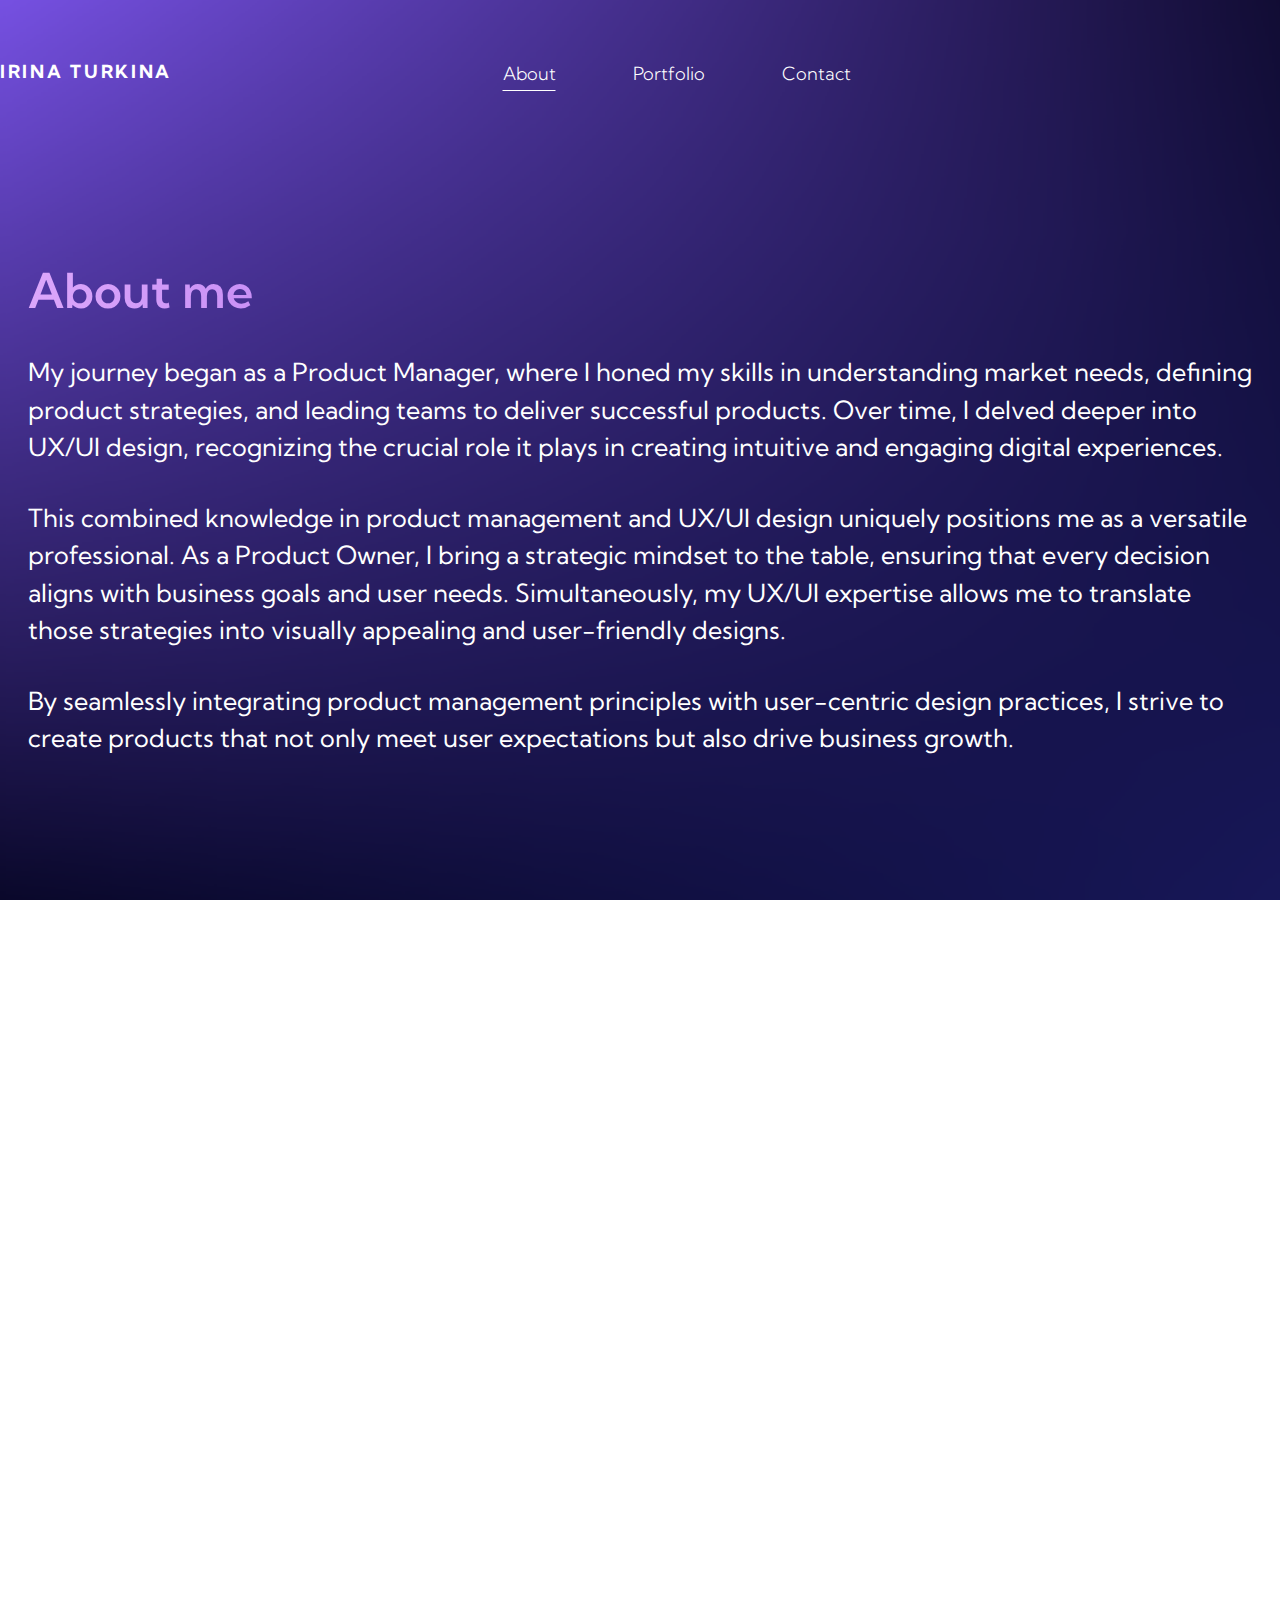
==== about.html @ fad1cf18 "Initial commit" ====
<!DOCTYPE html>
<html lang="en">
<head>
    <meta charset="UTF-8">
    <meta name="viewport" content="width=device-width, initial-scale=1.0">
    <link rel="stylesheet" href="style/main.css">
    <link rel="stylesheet" type="text/css" href="./slick/slick.css">
    <link rel="stylesheet" type="text/css" href="./slick/slick-theme.css">
    <link rel="preconnect" href="https://fonts.googleapis.com">
    <link rel="preconnect" href="https://fonts.gstatic.com" crossorigin>
    <link href="https://fonts.googleapis.com/css2?family=Kumbh+Sans:wght@100..900&display=swap" rel="stylesheet">
    <link href="https://fonts.googleapis.com/css2?family=Montserrat:ital,wght@0,100..900;1,100..900&display=swap" rel="stylesheet">
    <title>Document</title>
</head>
<body>
    <div class="container">
        <div class="upper_block">
           <div class="menu">
            <p><a name="up"></a></p>
                <a class="name" href="index.html">IRINA TURKINA</a>
                 <div class="menu_items">
                    <a class="menu_item" href="#"><u>About</u></a>
                    <a class="menu_item" href="portfolio.html">Portfolio</a> 
                    <a class="menu_item" href="#">Contact</a>
                </div>
           

            </div> 
            <div class="first_block_about">
                
                
                <div class="main_header_info_about">
                    <h1 class="main_header_about"> About me </h1>
                    <div>
                        <p class="main_text_about">My journey began as a Product Manager, where I honed my skills in understanding market needs, defining product strategies, 
                            and leading teams to deliver successful products. Over time, I delved deeper into UX/UI design, recognizing the crucial role it
                             plays in creating intuitive and engaging digital experiences.</p>
                        <p class="main_text_about">This combined knowledge in product management and UX/UI design uniquely positions me as a versatile professional. 
                            As a Product Owner, I bring a strategic mindset to the table, ensuring that every decision aligns with business goals and user 
                            needs. Simultaneously, my UX/UI expertise allows me to translate those strategies into visually appealing and user-friendly designs.</p>
                        <p class="main_text_about">By seamlessly integrating product management principles with user-centric design practices, 
                            I strive to create products that not only meet user expectations but also drive business growth.</p>
                 
                      
                        
                    </div>
                   
               
                </div>
                <div class="down_button_about">
                            <a href="#central" ><img src="img/Arrow_down.png" alt=""></a>
                        </div>

            </div>
        </div>
        
        <p><a name="central"></a></p>
        <div class="featured_projects_about">
            
            <h2 class="featured_projects_header">My Skills</h2>
            <section class="lazy slider" data-sizes="50vw">
                <div class="slider_block">
                  <img src="img/web_design_slills.png" alt="" >
                  <div class="slider_info">
                    <h3 class="slider_info_header">Web Design Skills</h3>
                    <ul class="slider_info_txt">
                        <li>UX Research</li>
                        <li>Information Architecture</li>
                        <li>UI Analysis</li>
                        <li>Wireframing & Prototyping</li>
                        <li>Visual Design Software (Figma)</li>
                        <li>Responsive Design</li>
                        <li>Typography</li>
                    </ul>
                  </div>
                </div>
                <div class="slider_block">
                  <img src="img/product_owner.png" alt="">
                  <div class="slider_info">
                    <h3 class="slider_info_header">Product Owner Skills</h3>
                    <ul class="slider_info_txt">
                        <li>Product Vision</li>
                        <li>Product Strategy</li>
                        <li>Stakeholder Management</li>
                        <li>User-Centric Approach</li>
                        <li>Requirements Management</li>
                        <li>Agile Methodologies</li>
                        <li>Technical Understanding</li>
                    </ul>
                  </div>
                </div>
               
              </section>
            <div class="up_button_about">
                <a href="#up" ><img src="img/Arrow_up.png" alt=""></a>
            </div>
            

        </div>
        <footer>
            <div class="footer_block" >
                <div class="footer_left_part">
                    <a href="index.html" class="footer_name">IRINA TURKINA</a>
                    <a href="#" class="linkedin"><img src="img/in.png" alt=""></a>
                </div>
                <div class="site_map">
                    <div class="site_map_header">Site Map
                        <a href="#">About</a>
                        <a href="portfolio.html">Portfolio</a>
                        <a href="#">Contact</a>
                    </div>
                </div>
                <div class="contact_info">Contact Information
                    <div class="phone">+44 789 522 3031</div>
                    <div class="email">irina@spectrumwise.tech</div>
                </div>
            </div>

        </footer>
    </div>

    <script src="https://code.jquery.com/jquery-2.2.0.min.js" type="text/javascript"></script>
    <script src="./slick/slick.js" type="text/javascript" charset="utf-8"></script>
    <script type="text/javascript">
        $(document).on('ready', function() {
            $(".lazy").slick({
            lazyLoad: 'ondemand', // ondemand progressive anticipated
            infinite: true
          });
        });
    </script>
</body>
</html>
---- style/main.css ----
*,
*::before,
*::after {
    box-sizing: border-box;
}

* {
    -webkit-tap-highlight-color: transparent;
    margin: 0;
    padding: 0;
}


html,
body {

    width: 100vw;
    height: 100vh;
    overflow-x: hidden;
}

input[type="text"] {


    line-height: inherit;
    /* 1 */
    margin: 0;
    /* 2 */
}

input {
    outline: 0 !important;
}

:active,
:hover,
:focus {
    outline: 0;
    outline-offset: 0;
}

a {
    text-decoration: none !important;
}

.upper_block,
.upper_block_portfolio,
.upper_block_bakery {
   
    background-image:url(../img/color_up.png);
    background-repeat: no-repeat;
    background-position: center center;

    -webkit-background-size: cover;
    -moz-background-size: cover;
    -o-background-size: cover;
    background-size: cover;
    width: 100%;
   
}
.upper_block_portfolio{
    height: 515px;
}
.upper_block_bakery{
    height: 487px;
}

.menu {
    max-width: 1770px;
    margin: 0 auto;
}

.name {
    font-family: "Kumbh Sans", sans-serif;
    font-size: 18px;
    font-weight: 700;
    line-height: 22.32px;
    letter-spacing: 0.15em;
    text-align: left;
    color: rgba(255, 255, 255, 1);
    position: relative;
    top: 61px;
    
}
.menu_item {
    font-family: "Kumbh Sans", sans-serif;
    font-size: 18px;
    font-weight: 300;
    line-height: 22.32px;
    text-align: left;
    color: rgba(255, 255, 255, 1);
    margin-left: 73px;


}
.menu_items {
    margin-top: 41px;
    text-align: center;
}
.first_block {
  
    max-width: 1673px;
    margin: 0 auto;
    
}
.first_block_about{
    margin: 0 auto;
    max-width: 1673px;
  
}
.first_block_portfolio {
    margin: 0 auto;
    max-width: 1080px;
}
.main_header, 
.main_header_about,
.main_header_portfolio{
    background-image: linear-gradient(90.14deg, #DCA7FB 0%, #863EE4 96.61%);
    color: transparent;
    -webkit-background-clip: text;
    font-family: "Kumbh Sans", sans-serif;
    font-size: 48px;
    font-weight: 600;
    line-height: 59.53px;
    text-align: left;
    max-width: 1087px;
    


}
.main_header{
    margin-top: 220px;
}
.main_header_portfolio {
    margin-top: 100px;
  
}
.main_header_about{
    margin-top: 175px;
}

.main_text, 
.main_text_about,
.main_text_portfolio {
    font-family: "Kumbh Sans", sans-serif;
    font-size: 25px;
    font-weight: 400;
    line-height: 37.5px;
    text-align: left;
    color:  rgba(255, 255, 255, 1);
    
    margin-top: 33px;

}
.main_text{
    max-width: 880px;
}
.main_text_about{
    max-width: 1225px;
}

.main_header_img {
    background-image: url(../img/main_header_img.png);
    background-repeat: no-repeat;
    width: 613px;
    height: 564px;
    gap: 0px;
    margin-bottom: 33px;
    background-size: 613px 564px;

}
.main_header_info {
    display: flex;
    justify-content: space-between;
}
.main_header_info_about{
    max-width: 1225px;
    margin: 0 auto;
}
.main_header_buttons{
    margin-top: 60px;
    max-width: 490px;
    display: flex;
    justify-content: space-between;
}
.more_about_button {
    font-family: "Kumbh Sans", sans-serif;
    font-size: 18px;
    font-weight: 300;
    line-height: 22.32px;
    text-align: left;
    color: rgba(14, 17, 17, 1);
    width: 229px;
    height: 55px;
    border-radius: 30px;
    background: rgba(206, 127, 249, 1);
    border: none;
    text-align: center;
    display: inline-block;
    padding: 14px 0 14px 0;

}
.get_in_touch_button {
    font-family: "Kumbh Sans", sans-serif;
    font-size: 18px;
    font-weight: 300;
    line-height: 22.32px;
    text-align: left;
    width: 214px;
    height: 55px;
    border-radius: 30px;
    border: 2px solid rgba(192, 157, 248, 1);
    background: none;
    color: rgba(255, 255, 255, 1);
    text-align: center;
    display: inline-block;
    padding: 14px 0 14px 0;
    
}
.down_button, .down_button_about {
    width: 50px;
    height: 94px;
    margin-left: -65px;
    
   
}
.down_button{
    bottom: -222px;
    position: relative;
    margin-bottom: 45px;
}
.down_button_about{
    margin-top: 90px;
    bottom: 50px;
  position: relative;
 
}

.down_button img {
    width: auto;
}
.featured_projects {
    max-width: 1752px;
    margin: 0 auto;
}
.featured_projects_header,
.portfolio_header
{
    font-family: "Montserrat", sans-serif;
    font-size: 40px;
    font-weight: 600;
    line-height: 48.76px;
    letter-spacing: 0.1em;
    text-align: left;
    background: linear-gradient(90.1deg, #444466 0.09%, #884FED 0.1%, #4E1BD1 100%);
    color: transparent;
    -webkit-background-clip: text;
    
    text-align: center;
    margin: 110px auto 80px auto;

}
.featured_projects_header{
    max-width: 436px;
}
.portfolio_header{
    max-width: 587px;
}
.featured_projects_img1{
    background-image: url(../img/bakery.png);
    background-repeat: no-repeat;
    width: 700px;
    height: 395px;
    background-size: 700px 395px;
}
.featured_projects_img1_bakery,
.featured_projects_img3_bakery,
.featured_projects_img6_bakery,
.featured_projects_img8_bakery{
    margin-left: 60px;
}
.featured_projects_img1_bakery{
    background-image: url(../img/bakery1.png);
    background-repeat: no-repeat;
    width: 672px;
    height: 398px;
    background-size: 672px 398px;
}


.project_header
{
    font-family: "Kumbh Sans", sans-serif;
    font-size: 35px;
    font-weight: 500;
    line-height: 43.41px;
    letter-spacing: 0.1em;
    text-align: left;

}
.project_header_bakery,
.central_block_bakery_header{
    font-family: "Montserrat", sans-serif;
    font-size: 40px;
    font-weight: 600;
    line-height: 48.76px;
    letter-spacing: 0.1em;
    text-align: left;
    background: linear-gradient(90.1deg, #444466 0.09%, #884FED 0.1%, #4E1BD1 100%);
    color: transparent;
    -webkit-background-clip: text;
    
}
.project_text,
.project_text_bakery,
.project_text_bakery_left,
.central_block_bakery_text{
    font-family: "Kumbh Sans", sans-serif;
    font-size: 20px;
    font-weight: 400;
    line-height: 30px;
    margin-top: 39px;
}
.project_text{
    max-width: 678px;
    
}
.project_text_bakery{
    max-width: 808px;
}
.project_text_bakery_left{
    max-width: 688px;
}

.central_block_bakery_text{
    max-width: 1064px;
    margin: 39px auto 0 auto;
    text-align: center;
}

.featured_projects_info,
.featured_projects_info_bakery{
    display: flex;
    justify-content: space-between;
    
    
}
.featured_projects_info{
    margin: 0 auto 120px auto;
    max-width: 1629px;
}



.featured_projects_info_bakery{
    margin: 100px auto 50px auto;
    max-width: 1612px;
}
.featured_projects_info_bakery:first-child{
    margin-top: 150px;
}


.featured_projects_text1{
    margin: auto 122px auto 0;
}
.find_out_button{
    font-family: "Kumbh Sans", sans-serif;
    font-size: 18px;
    font-weight: 300;
    line-height: 22.32px;
    text-align: left;
    color: rgba(0, 0, 0, 1);
    width: 224px;
    height: 55px;
    border-radius: 30px;
    border: 2px solid rgba(78, 27, 209, 1);
    background: none;
    text-align: center;
    margin-top: 46px;
    display: inline-block;
    padding: 14px 0 14px 0;


}
.featured_projects_img2{
    background-image: url(../img/salon.png);
    background-repeat: no-repeat;
    width: 700px;
    height: 395px;
    background-size: 700px 395px;
}
.featured_projects_img2_bakery{
    background-image: url(../img/bakery2.png);
    background-repeat: no-repeat;
    width: 678px;
    height: 398px;
    background-size: 678px 398px;
}
.featured_projects_text2{
    margin: auto 0 auto 0
}
.featured_projects_img3{
    background-image: url(../img/shawarma.png);
    background-repeat: no-repeat;
    width: 700px;
    height: 395px;
    background-size: 700px 395px;
}
.featured_projects_img3_bakery{
    background-image: url(../img/bakery3.png);
    background-repeat: no-repeat;
    width: 678px;
    height: 398px;
    background-size: 678px 398px;
}

.up_button, .up_button_about {
    width: 50px;
    height: 94px;
    margin-left: auto;
  margin-right: 0;
  
    
    bottom: 50px;
    position: relative;
    
   
}
.up_button{
    margin-right: -15px;
}
.up_button_about{
    margin-top: 117px;
    margin-right: -50px;
 
    
}

.up_button img {
    width: auto;
   
}
footer {
     background-image: url(../img/footer_backgraund.png);
    background-repeat: no-repeat;
    background-position: center center;
    -webkit-background-size: cover;
    -moz-background-size: cover;
    -o-background-size: cover;
    width: 100%;
    height: 318px;
}
.footer_block {
    display: flex;
    flex-direction: row;
    justify-content: space-between;
    max-width: 1768px;
    margin: 0 auto;
    padding-top: 50px;
}
.footer_name{
    font-family: "Kumbh Sans", sans-serif;
    font-size: 35px;
    font-weight: 700;
    line-height: 43.41px;
    letter-spacing: 0.15em;
    text-align: left;
    color: rgba(255, 255, 255, 1);
    margin-bottom: 31px;
    margin-top: 47px;
    display: block;

}
.site_map_header{
    display: flex;
    flex-direction: column;
    font-family: "Kumbh Sans", sans-serif;
    font-size: 25px;
    font-weight: 500;
    line-height: 31.01px;
    letter-spacing: 0.1em;
    text-align: left;
    color: rgba(255, 255, 255, 1);
    ;

}
.site_map_header a{
    font-family: "Kumbh Sans", sans-serif;
    font-size: 18px;
    font-weight: 300;
    line-height: 22.32px;
    letter-spacing: 0.1em;
    text-align: left;
    color: rgba(255, 255, 255, 1);
    margin-top: 27px;

}
.contact_info {
    font-family: "Kumbh Sans", sans-serif;
    font-size: 25px;
    font-weight: 500;
    line-height: 31.01px;
    letter-spacing: 0.1em;
    color: rgba(255, 255, 255, 1);
    margin-right: 343px;

}
.phone, .email {
    font-family: "Kumbh Sans", sans-serif;
    font-size: 18px;
    font-weight: 300;
    line-height: 22.32px;
    letter-spacing: 0.15em;
    text-align: left;
    margin-top: 27px;

}
.linkedin{
    margin-top: 31px;
}
.menu_item u {
    text-decoration: underline;
    text-underline-offset: 10px;
}

.slider_block {
    display: flex !important;
}

.slider_info_header{
    font-family: "Montserrat", sans-serif;
    font-size: 35px;
    font-weight: 500;
    line-height: 42px;
    letter-spacing: 0.1em;
    text-align: left;
    color: rgba(0, 0, 0, 1);
    margin-bottom: 39px;
    
    
}
.slider_info_txt li{
    font-family: "Montserrat", sans-serif;
    font-size: 20px;
    font-weight: 400;
    line-height: 36px;
    letter-spacing: 0.1em;
    text-align: left;
    color: rgba(0, 0, 0, 1);
    margin-left: 31px;
    

}
.featured_projects_about {
    max-width: 1660px;
    margin: 0 auto;
}
.slider_info{
    
    margin: auto 0 auto 239px;
}
li::marker{
    font-size: 0.8rem;
}
.main_header_info_portfolio{
    margin-bottom: 180px;
}

.pic_items{
    margin-top: 150px;
    display: flex;
    justify-content: space-between;
}
.central_block_bakery{
    margin-top: 132px;
}
.central_block_bakery_header {
    text-align: center;
}
.central_block_bakery_img{
    background-image: url(../img/cake_central.png);
    background-repeat: no-repeat;
    background-size: 1330px 607px;
    width: 1330px;
    height: 607px;
    margin: 100px auto 0 auto;
}
.project_header_bakery_central{
    font-family: "Kumbh Sans", sans-serif;
    font-size: 35px;
    font-weight: 500;
    line-height: 43.41px;
    text-align: left;

}
.featured_projects_img5_bakery {
    background-image: url(../img/bakery5.png);
    background-repeat: no-repeat;
    width: 678px;
    height: 398px;
    background-size: 678px 398px;
}
.featured_projects_img6_bakery {
    background-image: url(../img/bakery6.png);
    background-repeat: no-repeat;
    width: 678px;
    height: 398px;
    background-size: 678px 398px;
}
.featured_projects_img7_bakery {
    background-image: url(../img/bakery7.png);
    background-repeat: no-repeat;
    width: 678px;
    height: 398px;
    background-size: 678px 398px;
}
.featured_projects_img8_bakery {
    background-image: url(../img/bakery8.png);
    background-repeat: no-repeat;
    width: 678px;
    height: 398px;
    background-size: 678px 398px;
}
.bakery_projects_text1 {
    margin: auto 0 
}
.featured_projects_info_bakery:last-child {
    margin-bottom: 11px;
}
.featured_projects_img1_salon{
    background-image: url(../img/salon1.png);
    background-repeat: no-repeat;
    width: 678px;
    height: 398px;
    background-size: 678px 398px;
}
.featured_projects_img2_salon{
    background-image: url(../img/salon2.png);
    background-repeat: no-repeat;
    width: 678px;
    height: 398px;
    background-size: 678px 398px;
}
.featured_projects_img3_salon{
    background-image: url(../img/salon2.png);
    background-repeat: no-repeat;
    width: 678px;
    height: 398px;
    background-size: 678px 398px;
}
.central_block_salon_img {
    background-image: url(../img/salon_central.png);
    background-repeat: no-repeat;
    background-size: 1330px 607px;
    width: 1330px;
    height: 607px;
    margin: 100px auto 0 auto;
}
.featured_projects_img4_salon{
    background-image: url(../img/salon4.png);
    background-repeat: no-repeat;
    width: 678px;
    height: 398px;
    background-size: 678px 398px;
}
.featured_projects_img5_salon{
    background-image: url(../img/salon5.png);
    background-repeat: no-repeat;
    width: 678px;
    height: 398px;
    background-size: 678px 398px;
}
.featured_projects_img6_salon{
    background-image: url(../img/salon6.png);
    background-repeat: no-repeat;
    width: 678px;
    height: 398px;
    background-size: 678px 398px;
}
.featured_projects_img7_salon{
    background-image: url(../img/salon7.png);
    background-repeat: no-repeat;
    width: 678px;
    height: 398px;
    background-size: 678px 398px;
}
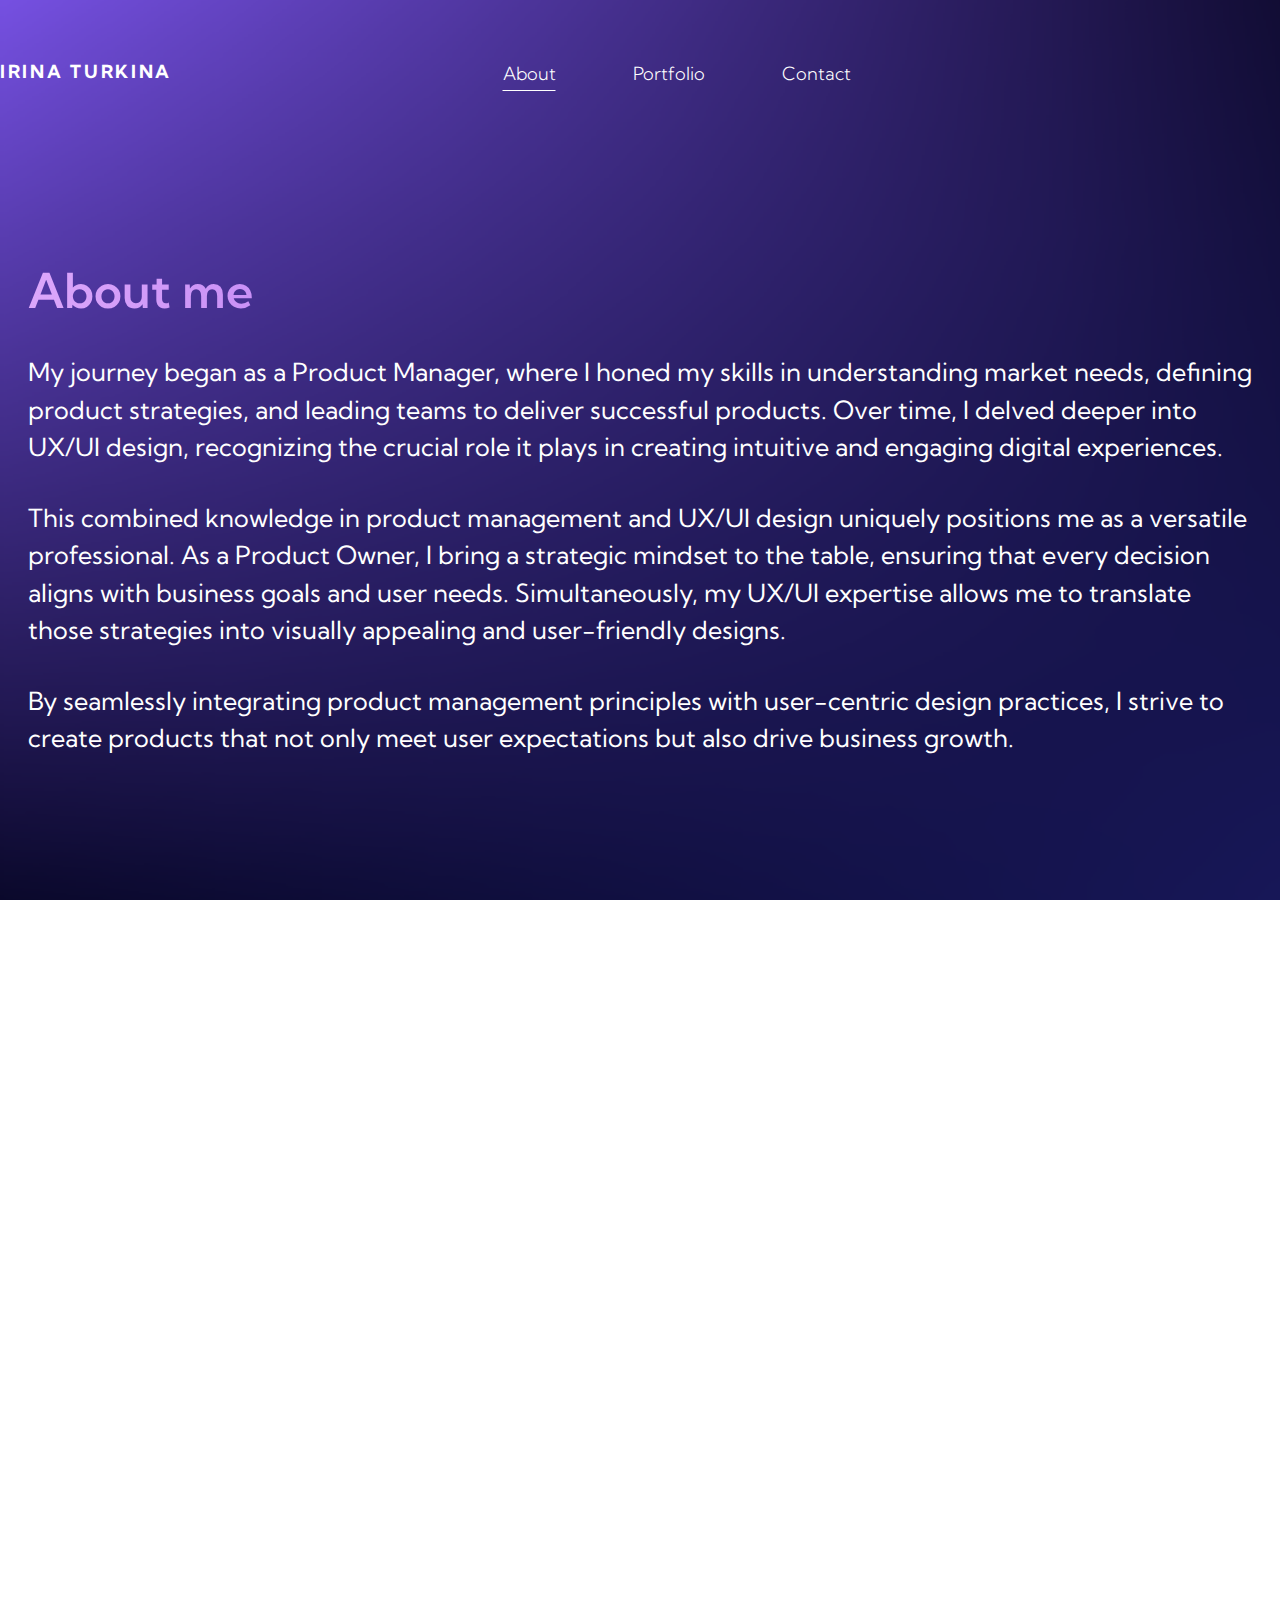
==== commit 996d09aa: "hover" ====
--- a/about.html
+++ b/about.html
@@ -21,7 +21,7 @@
                  <div class="menu_items">
                     <a class="menu_item" href="#"><u>About</u></a>
                     <a class="menu_item" href="portfolio.html">Portfolio</a> 
-                    <a class="menu_item" href="#">Contact</a>
+                    <a class="menu_item" href="contact.html">Contact</a>
                 </div>
            
 
@@ -47,9 +47,9 @@
                    
                
                 </div>
-                <div class="down_button_about">
-                            <a href="#central" ><img src="img/Arrow_down.png" alt=""></a>
-                        </div>
+                <a href="#central" class="down_button_about">
+                        
+                </a>
 
             </div>
         </div>
@@ -91,9 +91,9 @@
                 </div>
                
               </section>
-            <div class="up_button_about">
-                <a href="#up" ><img src="img/Arrow_up.png" alt=""></a>
-            </div>
+            <a href="#up" class="up_button_about">
+              
+            </a>
             
 
         </div>
@@ -107,7 +107,7 @@
                     <div class="site_map_header">Site Map
                         <a href="#">About</a>
                         <a href="portfolio.html">Portfolio</a>
-                        <a href="#">Contact</a>
+                        <a href="contact.html">Contact</a>
                     </div>
                 </div>
                 <div class="contact_info">Contact Information
--- a/style/main.css
+++ b/style/main.css
@@ -90,9 +90,39 @@
     text-align: left;
     color: rgba(255, 255, 255, 1);
     margin-left: 73px;
-
-
-}
+    position: relative;
+
+
+}
+.menu_item::after{
+    content: "";
+    display: block;
+    position: absolute;
+    right: 0;
+    bottom: -3px;
+    width: 0;
+    height: 2px; /* Высота линии */
+    background-color: rgba(206, 127, 249, 1); /* Цвет подчеркивания при исчезании линии*/
+    transition: width 0.5s; /* Время эффекта */
+}
+
+.menu_item:hover:after {
+	content: "";
+    width: 100%;
+    display: block;
+    position: absolute;
+    left: 0;
+    bottom: -3px;
+    height: 2px; /* Высота линии */
+    background-color: rgba(255, 255, 255, 1); /* Цвет подчеркивания при появлении линии*/
+    transition: width 0.5s;  /* Время эффекта */
+}
+.menu_item:hover{
+   
+    font-weight: 400;
+}
+
+
 .menu_items {
     margin-top: 41px;
     text-align: center;
@@ -200,6 +230,12 @@
     padding: 14px 0 14px 0;
 
 }
+.more_about_button:hover {
+    background: #884FED;
+    border: 2px solid rgba(192, 157, 248, 1);
+    transform: scale(0.97);
+    color: rgba(255, 255, 255, 1);
+}
 .get_in_touch_button {
     font-family: "Kumbh Sans", sans-serif;
     font-size: 18px;
@@ -217,17 +253,54 @@
     padding: 14px 0 14px 0;
     
 }
+.get_in_touch_button:hover{
+    transform: scale(0.97);
+    background: #884FED;
+    border: 2px solid rgba(255, 255, 255, 1);;
+}
 .down_button, .down_button_about {
     width: 50px;
     height: 94px;
     margin-left: -65px;
-    
+    width: 50px;
+    border-radius: 30px;
+    background: rgba(139, 82, 238, 1);
+    display: inline-block;
    
-}
+ 
+}
+.down_button::before,
+.down_button_about::before{
+    
+    content: '';
+    top: 32px;
+    left: 14px;
+    width: 19px;
+    height: 19px;
+    border-top: 3px solid;
+    border-right: 3px solid;
+    -moz-transform: rotate(-226deg);
+    -webkit-transform: rotate(-226deg);
+    transform: rotate(-226deg);
+    display: block;
+    color: rgba(255, 255, 255, 1);
+    position: relative;
+}
+
 .down_button{
     bottom: -222px;
     position: relative;
     margin-bottom: 45px;
+}
+.down_button:hover,
+.down_button_about:hover{
+    border: 2px solid rgba(139, 82, 238, 1);
+    background: rgba(255, 255, 255, 1);
+   
+}
+.down_button:hover::before,
+.down_button_about:hover::before{
+    color: rgba(139, 82, 238, 1);
 }
 .down_button_about{
     margin-top: 90px;
@@ -299,7 +372,8 @@
 
 }
 .project_header_bakery,
-.central_block_bakery_header{
+.central_block_bakery_header,
+.contact_header{
     font-family: "Montserrat", sans-serif;
     font-size: 40px;
     font-weight: 600;
@@ -311,6 +385,7 @@
     -webkit-background-clip: text;
     
 }
+
 .project_text,
 .project_text_bakery,
 .project_text_bakery_left,
@@ -383,6 +458,12 @@
 
 
 }
+.find_out_button:hover{
+    transform: scale(0.97);
+    background: rgba(78, 27, 209, 1);
+    color:rgba(255, 255, 255, 1);
+
+}
 .featured_projects_img2{
     background-image: url(../img/salon.png);
     background-repeat: no-repeat;
@@ -415,13 +496,17 @@
     background-size: 678px 398px;
 }
 
-.up_button, .up_button_about {
+.up_button, 
+.up_button_about,
+.up_button-contacts {
     width: 50px;
     height: 94px;
     margin-left: auto;
-  margin-right: 0;
+    margin-right: 0;
   
-    
+    border-radius: 30px;
+    background: rgba(139, 82, 238, 1);
+    display: block;
     bottom: 50px;
     position: relative;
     
@@ -436,10 +521,40 @@
  
     
 }
+.up_button::before, 
+.up_button_about::before,
+.up_button-contacts::before{
+    content: '';
+    top: 41px;
+    left: 15px;
+    width: 19px;
+    height: 19px;
+    border-top: 3px solid;
+    border-right: 3px solid;
+    -moz-transform: rotate(314deg);
+    -webkit-transform: rotate(314deg);
+    transform: rotate(314deg);
+    display: block;
+    color: rgba(255, 255, 255, 1);
+    position: relative;
+}
 
 .up_button img {
     width: auto;
    
+}
+.up_button:hover, 
+.up_button_about:hover,
+.up_button-contacts:hover {
+    border: 2px solid rgba(139, 82, 238, 1);
+    background: rgba(255, 255, 255, 1);
+    
+}
+.up_button:hover:before, 
+.up_button_about:hover::before,
+.up_button-contacts:hover::before,
+.down_button:hover::before {
+    color: rgba(139, 82, 238, 1);
 }
 footer {
      background-image: url(../img/footer_backgraund.png);
@@ -494,8 +609,14 @@
     text-align: left;
     color: rgba(255, 255, 255, 1);
     margin-top: 27px;
-
-}
+    position: relative;
+
+}
+.site_map_header a:hover{
+    font-weight: 400;
+    font-size: 19px;
+}
+
 .contact_info {
     font-family: "Kumbh Sans", sans-serif;
     font-size: 25px;
@@ -519,9 +640,16 @@
 .linkedin{
     margin-top: 31px;
 }
+.linkedin img:hover{
+    transform: scale(0.95);
+}
+
 .menu_item u {
     text-decoration: underline;
     text-underline-offset: 10px;
+}
+.menu_item u:hover{
+    text-decoration: none;
 }
 
 .slider_block {
@@ -572,12 +700,23 @@
     display: flex;
     justify-content: space-between;
 }
+
+.pic_items a img:hover{
+    transform: scale(0.99);
+ 
+   
+}
 .central_block_bakery{
     margin-top: 132px;
 }
-.central_block_bakery_header {
+.central_block_bakery_header,
+.contact_header {
     text-align: center;
 }
+.contact_header{
+    margin-top: 132px;
+}
+
 .central_block_bakery_img{
     background-image: url(../img/cake_central.png);
     background-repeat: no-repeat;
@@ -657,6 +796,14 @@
     height: 607px;
     margin: 100px auto 0 auto;
 }
+.central_block_shawarma_img {
+    background-image: url(../img/shawarma_central.png);
+    background-repeat: no-repeat;
+    background-size: 1330px 607px;
+    width: 1330px;
+    height: 607px;
+    margin: 100px auto 0 auto;
+}
 .featured_projects_img4_salon{
     background-image: url(../img/salon4.png);
     background-repeat: no-repeat;
@@ -684,4 +831,150 @@
     width: 678px;
     height: 398px;
     background-size: 678px 398px;
+}
+.featured_projects_img1_shawarma{
+    background-image: url(../img/shawarma1.png);
+    background-repeat: no-repeat;
+    width: 678px;
+    height: 398px;
+    background-size: 678px 398px;
+}
+.featured_projects_img2_shawarma{
+    background-image: url(../img/shawarma2.png);
+    background-repeat: no-repeat;
+    width: 678px;
+    height: 398px;
+    background-size: 678px 398px;
+}
+.featured_projects_img3_shawarma{
+    background-image: url(../img/shawarma3.png);
+    background-repeat: no-repeat;
+    width: 678px;
+    height: 398px;
+    background-size: 678px 398px;
+}
+.featured_projects_img4_shawarma{
+    background-image: url(../img/shawarma4.png);
+    background-repeat: no-repeat;
+    width: 678px;
+    height: 398px;
+    background-size: 678px 398px;
+}
+.featured_projects_img5_shawarma{
+    background-image: url(../img/shawarma5.png);
+    background-repeat: no-repeat;
+    width: 678px;
+    height: 398px;
+    background-size: 678px 398px;
+}
+.featured_projects_img6_shawarma{
+    background-image: url(../img/shawarma6.png);
+    background-repeat: no-repeat;
+    width: 678px;
+    height: 398px;
+    background-size: 678px 398px;
+}
+.featured_projects_img7_shawarma{
+    background-image: url(../img/shawarma7.png);
+    background-repeat: no-repeat;
+    width: 678px;
+    height: 398px;
+    background-size: 678px 398px;
+}
+.contact_form_img{
+    background-image: url(../img/contact_form_img.png);
+    background-repeat: no-repeat;
+    background-size: 800px 600px;
+    width: 800px;
+    height: 600px;
+    margin: 45px auto;
+}
+.contacts_block {
+    display: flex;
+    margin-top: 100px;
+}
+.input_title{
+    font-family: 'Kumbh Sans', sans-serif;
+    font-size: 20px;
+    font-weight: 400;
+    line-height: 24.8px;
+    text-align: left;
+    margin-bottom: 12px;
+    margin-top: 41px;
+
+}
+form {
+    margin: 0px auto 0 auto;
+}
+.contacts {
+    max-width: 1600px;
+    margin: 0 auto;
+}
+.putInfo_for_contacts{
+    width: 536px;
+    height: 55px;
+    border-radius: 30px;
+    border: 2px solid rgba(60, 60, 190, 1);
+    padding: 15px 26px;
+    font-family: "Kumbh Sans", sans-serif;
+    font-size: 20px;
+    font-weight: 400;
+    line-height: 24.8px;
+    text-align: left;
+
+
+}
+.putInfo_for_contacts:focus,
+.text_field:focus{
+    border: 2px solid rgba(206, 127, 249, 1)
+}
+.text_field{
+    width: 536px;
+    height: 250px;
+    border-radius: 30px;
+    border: 2px solid rgba(60, 60, 190, 1);
+    padding: 15px 26px;
+    font-family: "Kumbh Sans", sans-serif;
+    font-size: 20px;
+    font-weight: 400;
+    line-height: 24.8px;
+    text-align: left;
+
+}
+input[type=text]::placeholder,
+input[type=email]::placeholder,
+textarea[type=text]::placeholder {
+    font-family: "Kumbh Sans", sans-serif;
+    font-size: 20px;
+    font-weight: 400;
+    line-height: 24.8px;
+    text-align: left;
+
+}
+.button_for_contacts{
+    width: 224px;
+    height: 55px;
+    border-radius: 30px;
+    background: rgba(206, 127, 249, 1);
+    border: none;
+    font-family: "Kumbh Sans", sans-serif;
+    font-size: 18px;
+    font-weight: 300;
+    line-height: 22.32px;
+    text-align: left;
+    color: rgba(255, 255, 255, 1);
+    padding: 15px 50px;
+    margin: 59px auto 150px auto;
+    text-align: center;
+    display: block;
+
+}
+.button_for_contacts:hover{
+    border: 2px solid rgba(139, 82, 238, 1);
+    background: rgba(255, 255, 255, 1);
+    color:rgba(139, 82, 238, 1);
+    transform: scale(0.98);
+}
+.up_button-contacts{
+    margin-right: 48px;
 }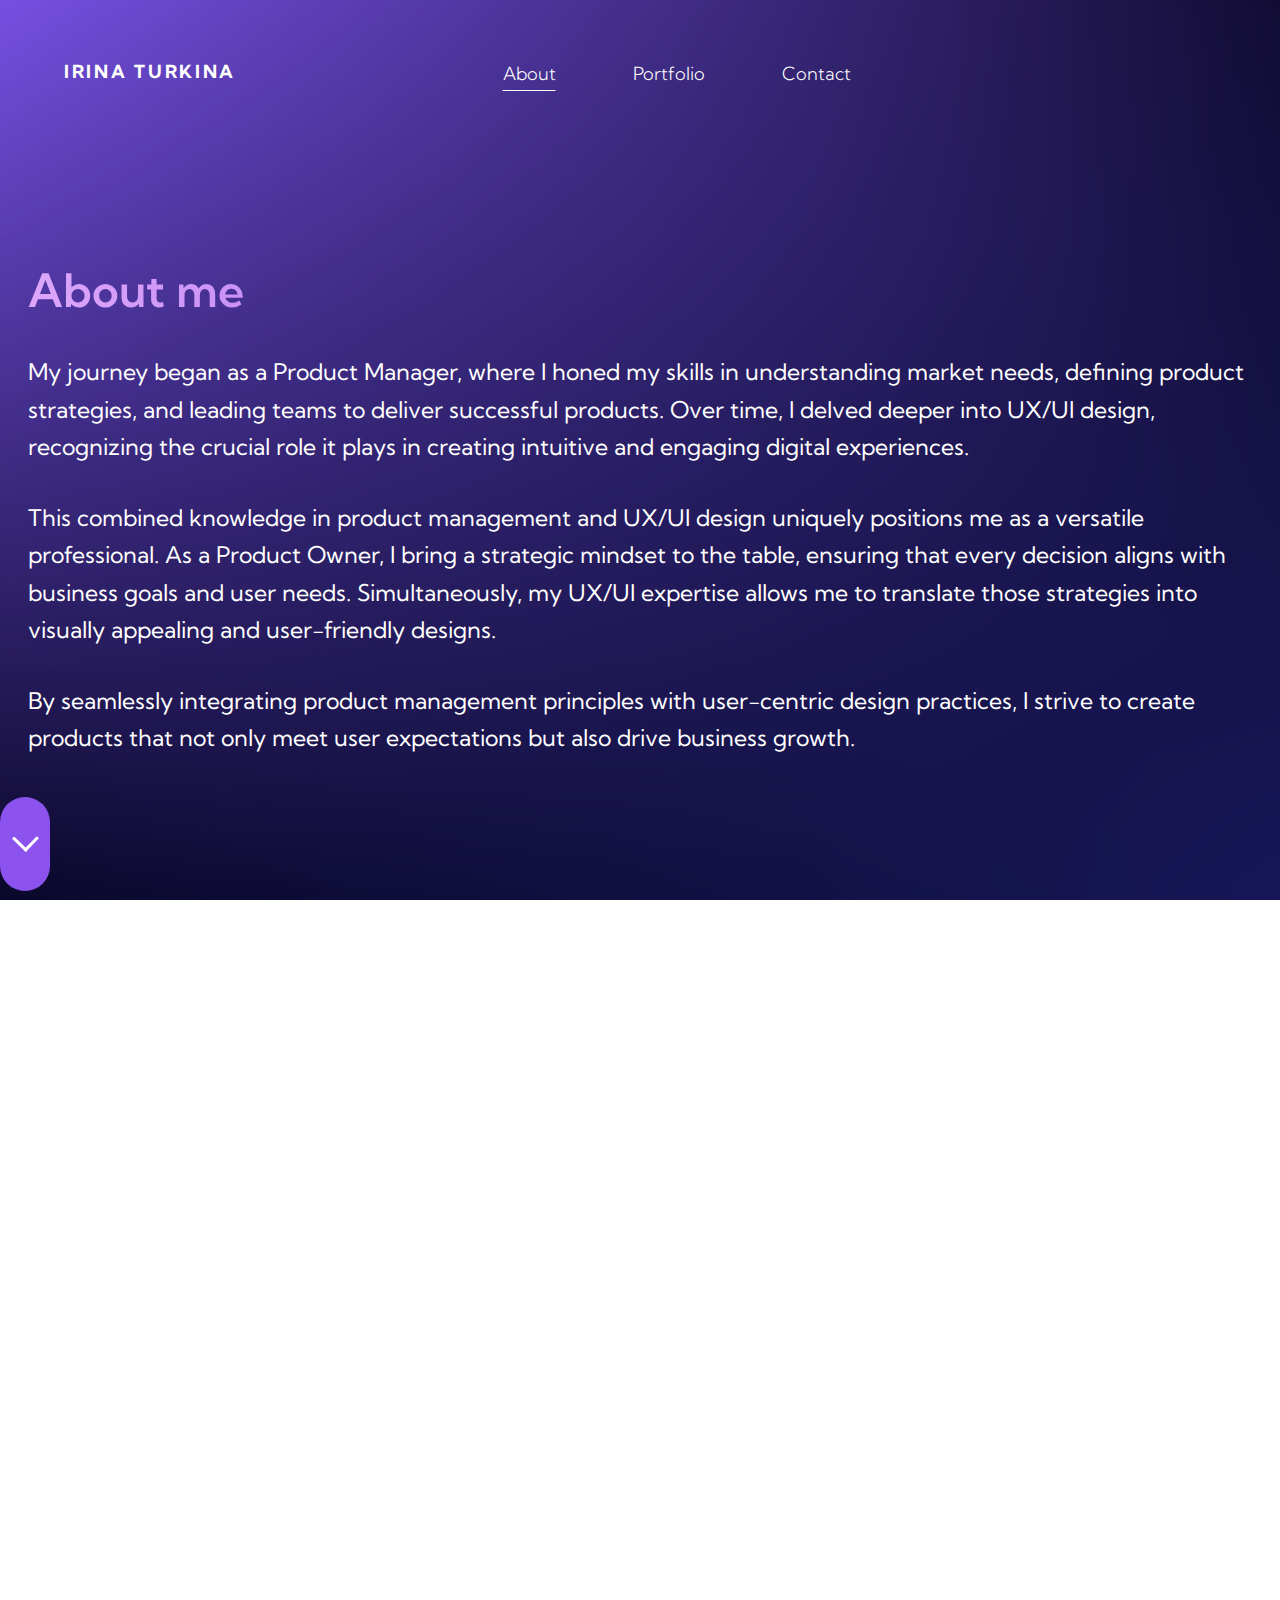
==== commit ac0dff9b: "media" ====
--- a/about.html
+++ b/about.html
@@ -101,7 +101,7 @@
             <div class="footer_block" >
                 <div class="footer_left_part">
                     <a href="index.html" class="footer_name">IRINA TURKINA</a>
-                    <a href="#" class="linkedin"><img src="img/in.png" alt=""></a>
+                    <a href="https://www.linkedin.com/in/irina-turkina-8a155a170/" target="_blank"  class="linkedin"><img src="img/in.png" alt=""></a>
                 </div>
                 <div class="site_map">
                     <div class="site_map_header">Site Map
--- a/style/main.css
+++ b/style/main.css
@@ -45,7 +45,8 @@
 
 .upper_block,
 .upper_block_portfolio,
-.upper_block_bakery {
+.upper_block_bakery,
+.upper_block_success {
    
     background-image:url(../img/color_up.png);
     background-repeat: no-repeat;
@@ -65,9 +66,13 @@
     height: 487px;
 }
 
+.upper_block_success{
+    height: 150px;
+}
 .menu {
     max-width: 1770px;
     margin: 0 auto;
+    width: 100%;
 }
 
 .name {
@@ -129,8 +134,9 @@
 }
 .first_block {
   
-    max-width: 1673px;
+    max-width: 1752px;
     margin: 0 auto;
+    width: 100%;
     
 }
 .first_block_about{
@@ -190,13 +196,10 @@
 }
 
 .main_header_img {
-    background-image: url(../img/main_header_img.png);
-    background-repeat: no-repeat;
-    width: 613px;
-    height: 564px;
-    gap: 0px;
-    margin-bottom: 33px;
-    background-size: 613px 564px;
+    max-width: 641px;
+    width: 100%;
+    height: 100%;
+       
 
 }
 .main_header_info {
@@ -235,6 +238,7 @@
     border: 2px solid rgba(192, 157, 248, 1);
     transform: scale(0.97);
     color: rgba(255, 255, 255, 1);
+    
 }
 .get_in_touch_button {
     font-family: "Kumbh Sans", sans-serif;
@@ -258,14 +262,20 @@
     background: #884FED;
     border: 2px solid rgba(255, 255, 255, 1);;
 }
+.down_button_block{
+    max-width: 1800px;
+    width: 100%;
+    bottom: 50px;
+    position: relative;
+    margin: 0 auto;
+}
+
 .down_button, .down_button_about {
-    width: 50px;
     height: 94px;
-    margin-left: -65px;
     width: 50px;
     border-radius: 30px;
     background: rgba(139, 82, 238, 1);
-    display: inline-block;
+    display: block;
    
  
 }
@@ -274,7 +284,7 @@
     
     content: '';
     top: 32px;
-    left: 14px;
+    left: 16px;
     width: 19px;
     height: 19px;
     border-top: 3px solid;
@@ -288,7 +298,7 @@
 }
 
 .down_button{
-    bottom: -222px;
+   
     position: relative;
     margin-bottom: 45px;
 }
@@ -301,6 +311,8 @@
 .down_button:hover::before,
 .down_button_about:hover::before{
     color: rgba(139, 82, 238, 1);
+    left: 14px;
+    animation: down_button 1.5s infinite;
 }
 .down_button_about{
     margin-top: 90px;
@@ -315,6 +327,7 @@
 .featured_projects {
     max-width: 1752px;
     margin: 0 auto;
+    width: 100%;
 }
 .featured_projects_header,
 .portfolio_header
@@ -339,12 +352,11 @@
 .portfolio_header{
     max-width: 587px;
 }
-.featured_projects_img1{
-    background-image: url(../img/bakery.png);
-    background-repeat: no-repeat;
-    width: 700px;
-    height: 395px;
-    background-size: 700px 395px;
+.featured_projects_img{
+   max-width: 700px;
+   width: 100%;
+   height: 100%;
+   
 }
 .featured_projects_img1_bakery,
 .featured_projects_img3_bakery,
@@ -352,12 +364,10 @@
 .featured_projects_img8_bakery{
     margin-left: 60px;
 }
-.featured_projects_img1_bakery{
-    background-image: url(../img/bakery1.png);
-    background-repeat: no-repeat;
-    width: 672px;
-    height: 398px;
-    background-size: 672px 398px;
+.projects_img{
+    max-width: 672px;
+    height: 100%;
+    width: 100%;
 }
 
 
@@ -464,37 +474,13 @@
     color:rgba(255, 255, 255, 1);
 
 }
-.featured_projects_img2{
-    background-image: url(../img/salon.png);
-    background-repeat: no-repeat;
-    width: 700px;
-    height: 395px;
-    background-size: 700px 395px;
-}
-.featured_projects_img2_bakery{
-    background-image: url(../img/bakery2.png);
-    background-repeat: no-repeat;
-    width: 678px;
-    height: 398px;
-    background-size: 678px 398px;
-}
+
+
 .featured_projects_text2{
     margin: auto 0 auto 0
 }
-.featured_projects_img3{
-    background-image: url(../img/shawarma.png);
-    background-repeat: no-repeat;
-    width: 700px;
-    height: 395px;
-    background-size: 700px 395px;
-}
-.featured_projects_img3_bakery{
-    background-image: url(../img/bakery3.png);
-    background-repeat: no-repeat;
-    width: 678px;
-    height: 398px;
-    background-size: 678px 398px;
-}
+
+
 
 .up_button, 
 .up_button_about,
@@ -537,6 +523,34 @@
     display: block;
     color: rgba(255, 255, 255, 1);
     position: relative;
+    
+}
+
+@keyframes up_button {
+    0%{
+        opacity: 0;
+        transform: translate(0,20px) rotate(-45deg);
+    }
+    50%{
+        opacity: 1;
+    }
+    100%{
+        opacity: 0;
+        transform: translate(0,-20px) rotate(-45deg);
+    }
+}
+@keyframes down_button {
+    0%{
+        opacity: 0;
+        transform: translate(0,-20px) rotate(135deg);
+    }
+    50%{
+        opacity: 1;
+    }
+    100%{
+        opacity: 0;
+        transform: translate(0,20px) rotate(135deg);
+    }
 }
 
 .up_button img {
@@ -552,10 +566,17 @@
 }
 .up_button:hover:before, 
 .up_button_about:hover::before,
-.up_button-contacts:hover::before,
+.up_button-contacts:hover::before {
+    color: rgba(139, 82, 238, 1);
+    left: 14px;
+    animation: up_button 1.5s infinite;
+}
 .down_button:hover::before {
     color: rgba(139, 82, 238, 1);
-}
+    left: 14px;
+    animation: down_button 1.5s infinite;
+}
+
 footer {
      background-image: url(../img/footer_backgraund.png);
     background-repeat: no-repeat;
@@ -565,6 +586,7 @@
     -o-background-size: cover;
     width: 100%;
     height: 318px;
+  
 }
 .footer_block {
     display: flex;
@@ -573,6 +595,7 @@
     max-width: 1768px;
     margin: 0 auto;
     padding-top: 50px;
+    width: 100%;
 }
 .footer_name{
     font-family: "Kumbh Sans", sans-serif;
@@ -635,7 +658,13 @@
     letter-spacing: 0.15em;
     text-align: left;
     margin-top: 27px;
-
+    margin-bottom: 20px;
+    color:rgba(255, 255, 255, 1) ;
+
+}
+.email:hover{
+    font-weight: 400;
+   
 }
 .linkedin{
     margin-top: 31px;
@@ -717,13 +746,12 @@
     margin-top: 132px;
 }
 
-.central_block_bakery_img{
-    background-image: url(../img/cake_central.png);
-    background-repeat: no-repeat;
-    background-size: 1330px 607px;
-    width: 1330px;
-    height: 607px;
+.central_block_img{
+    max-width: 1330px;
+    height: 100%;
+    width: 100%;
     margin: 100px auto 0 auto;
+    display: block;
 }
 .project_header_bakery_central{
     font-family: "Kumbh Sans", sans-serif;
@@ -733,161 +761,23 @@
     text-align: left;
 
 }
-.featured_projects_img5_bakery {
-    background-image: url(../img/bakery5.png);
-    background-repeat: no-repeat;
-    width: 678px;
-    height: 398px;
-    background-size: 678px 398px;
-}
-.featured_projects_img6_bakery {
-    background-image: url(../img/bakery6.png);
-    background-repeat: no-repeat;
-    width: 678px;
-    height: 398px;
-    background-size: 678px 398px;
-}
-.featured_projects_img7_bakery {
-    background-image: url(../img/bakery7.png);
-    background-repeat: no-repeat;
-    width: 678px;
-    height: 398px;
-    background-size: 678px 398px;
-}
-.featured_projects_img8_bakery {
-    background-image: url(../img/bakery8.png);
-    background-repeat: no-repeat;
-    width: 678px;
-    height: 398px;
-    background-size: 678px 398px;
-}
+
+
 .bakery_projects_text1 {
     margin: auto 0 
 }
 .featured_projects_info_bakery:last-child {
     margin-bottom: 11px;
 }
-.featured_projects_img1_salon{
-    background-image: url(../img/salon1.png);
-    background-repeat: no-repeat;
-    width: 678px;
-    height: 398px;
-    background-size: 678px 398px;
-}
-.featured_projects_img2_salon{
-    background-image: url(../img/salon2.png);
-    background-repeat: no-repeat;
-    width: 678px;
-    height: 398px;
-    background-size: 678px 398px;
-}
-.featured_projects_img3_salon{
-    background-image: url(../img/salon2.png);
-    background-repeat: no-repeat;
-    width: 678px;
-    height: 398px;
-    background-size: 678px 398px;
-}
-.central_block_salon_img {
-    background-image: url(../img/salon_central.png);
-    background-repeat: no-repeat;
-    background-size: 1330px 607px;
-    width: 1330px;
-    height: 607px;
-    margin: 100px auto 0 auto;
-}
-.central_block_shawarma_img {
-    background-image: url(../img/shawarma_central.png);
-    background-repeat: no-repeat;
-    background-size: 1330px 607px;
-    width: 1330px;
-    height: 607px;
-    margin: 100px auto 0 auto;
-}
-.featured_projects_img4_salon{
-    background-image: url(../img/salon4.png);
-    background-repeat: no-repeat;
-    width: 678px;
-    height: 398px;
-    background-size: 678px 398px;
-}
-.featured_projects_img5_salon{
-    background-image: url(../img/salon5.png);
-    background-repeat: no-repeat;
-    width: 678px;
-    height: 398px;
-    background-size: 678px 398px;
-}
-.featured_projects_img6_salon{
-    background-image: url(../img/salon6.png);
-    background-repeat: no-repeat;
-    width: 678px;
-    height: 398px;
-    background-size: 678px 398px;
-}
-.featured_projects_img7_salon{
-    background-image: url(../img/salon7.png);
-    background-repeat: no-repeat;
-    width: 678px;
-    height: 398px;
-    background-size: 678px 398px;
-}
-.featured_projects_img1_shawarma{
-    background-image: url(../img/shawarma1.png);
-    background-repeat: no-repeat;
-    width: 678px;
-    height: 398px;
-    background-size: 678px 398px;
-}
-.featured_projects_img2_shawarma{
-    background-image: url(../img/shawarma2.png);
-    background-repeat: no-repeat;
-    width: 678px;
-    height: 398px;
-    background-size: 678px 398px;
-}
-.featured_projects_img3_shawarma{
-    background-image: url(../img/shawarma3.png);
-    background-repeat: no-repeat;
-    width: 678px;
-    height: 398px;
-    background-size: 678px 398px;
-}
-.featured_projects_img4_shawarma{
-    background-image: url(../img/shawarma4.png);
-    background-repeat: no-repeat;
-    width: 678px;
-    height: 398px;
-    background-size: 678px 398px;
-}
-.featured_projects_img5_shawarma{
-    background-image: url(../img/shawarma5.png);
-    background-repeat: no-repeat;
-    width: 678px;
-    height: 398px;
-    background-size: 678px 398px;
-}
-.featured_projects_img6_shawarma{
-    background-image: url(../img/shawarma6.png);
-    background-repeat: no-repeat;
-    width: 678px;
-    height: 398px;
-    background-size: 678px 398px;
-}
-.featured_projects_img7_shawarma{
-    background-image: url(../img/shawarma7.png);
-    background-repeat: no-repeat;
-    width: 678px;
-    height: 398px;
-    background-size: 678px 398px;
-}
+
+
+
 .contact_form_img{
-    background-image: url(../img/contact_form_img.png);
-    background-repeat: no-repeat;
-    background-size: 800px 600px;
-    width: 800px;
-    height: 600px;
+   max-width: 800px;
+    height: 100%;
+    width: 100%;
     margin: 45px auto;
+    display: block;
 }
 .contacts_block {
     display: flex;
@@ -977,4 +867,79 @@
 }
 .up_button-contacts{
     margin-right: 48px;
+}
+.success{
+    height: 50vh;
+    text-align: center;
+    vertical-align: middle;
+    display: flex;
+    justify-content: center;
+    
+    
+
+}
+.success div{
+    margin: auto 0;
+    display: inline-block
+}
+.success div h1{
+    font-family: "Montserrat", sans-serif;
+    font-size: 40px;
+    font-weight: 600;
+    line-height: 60px;
+    letter-spacing: 0.03em;
+    text-align: center;
+    background: linear-gradient(90.1deg, #444466 0.09%, #884FED 0.1%, #4E1BD1 100%);
+    color: transparent;
+    -webkit-background-clip: text;
+
+}
+.success_back {
+    font-family: "Kumbh Sans", sans-serif;
+    font-size: 18px;
+    font-weight: 300;
+    line-height: 22.32px;
+    text-align: left;
+    color: rgba(14, 17, 17, 1);
+    width: 229px;
+    height: 55px;
+    border-radius: 30px;
+    background: rgba(206, 127, 249, 1);
+    border: none;
+    text-align: center;
+    display: inline-block;
+    padding: 14px 0 14px 0;
+    margin-top: 50px;
+}
+.success_back:hover{
+    border: 2px solid #884FED;
+    color: #884FED;
+    background: rgba(255, 255, 255, 1);
+    transform: scale(0.98);
+}
+
+@media (max-width:1900px){
+    .menu,
+    .first_block,
+    .featured_projects,
+    .down_button_block,
+    .footer_block {
+        width: 90%;
+    }
+  
+}
+@media(max-width:1800px){
+    .main_header, 
+    .main_header_about, 
+    .main_header_portfolio{
+        font-size: 46px;
+    }
+    .main_text, 
+    .main_text_about, 
+    .main_text_portfolio {
+        font-size: 23px;
+    }
+    .main_header_img{
+        width: 90%;
+    }
 }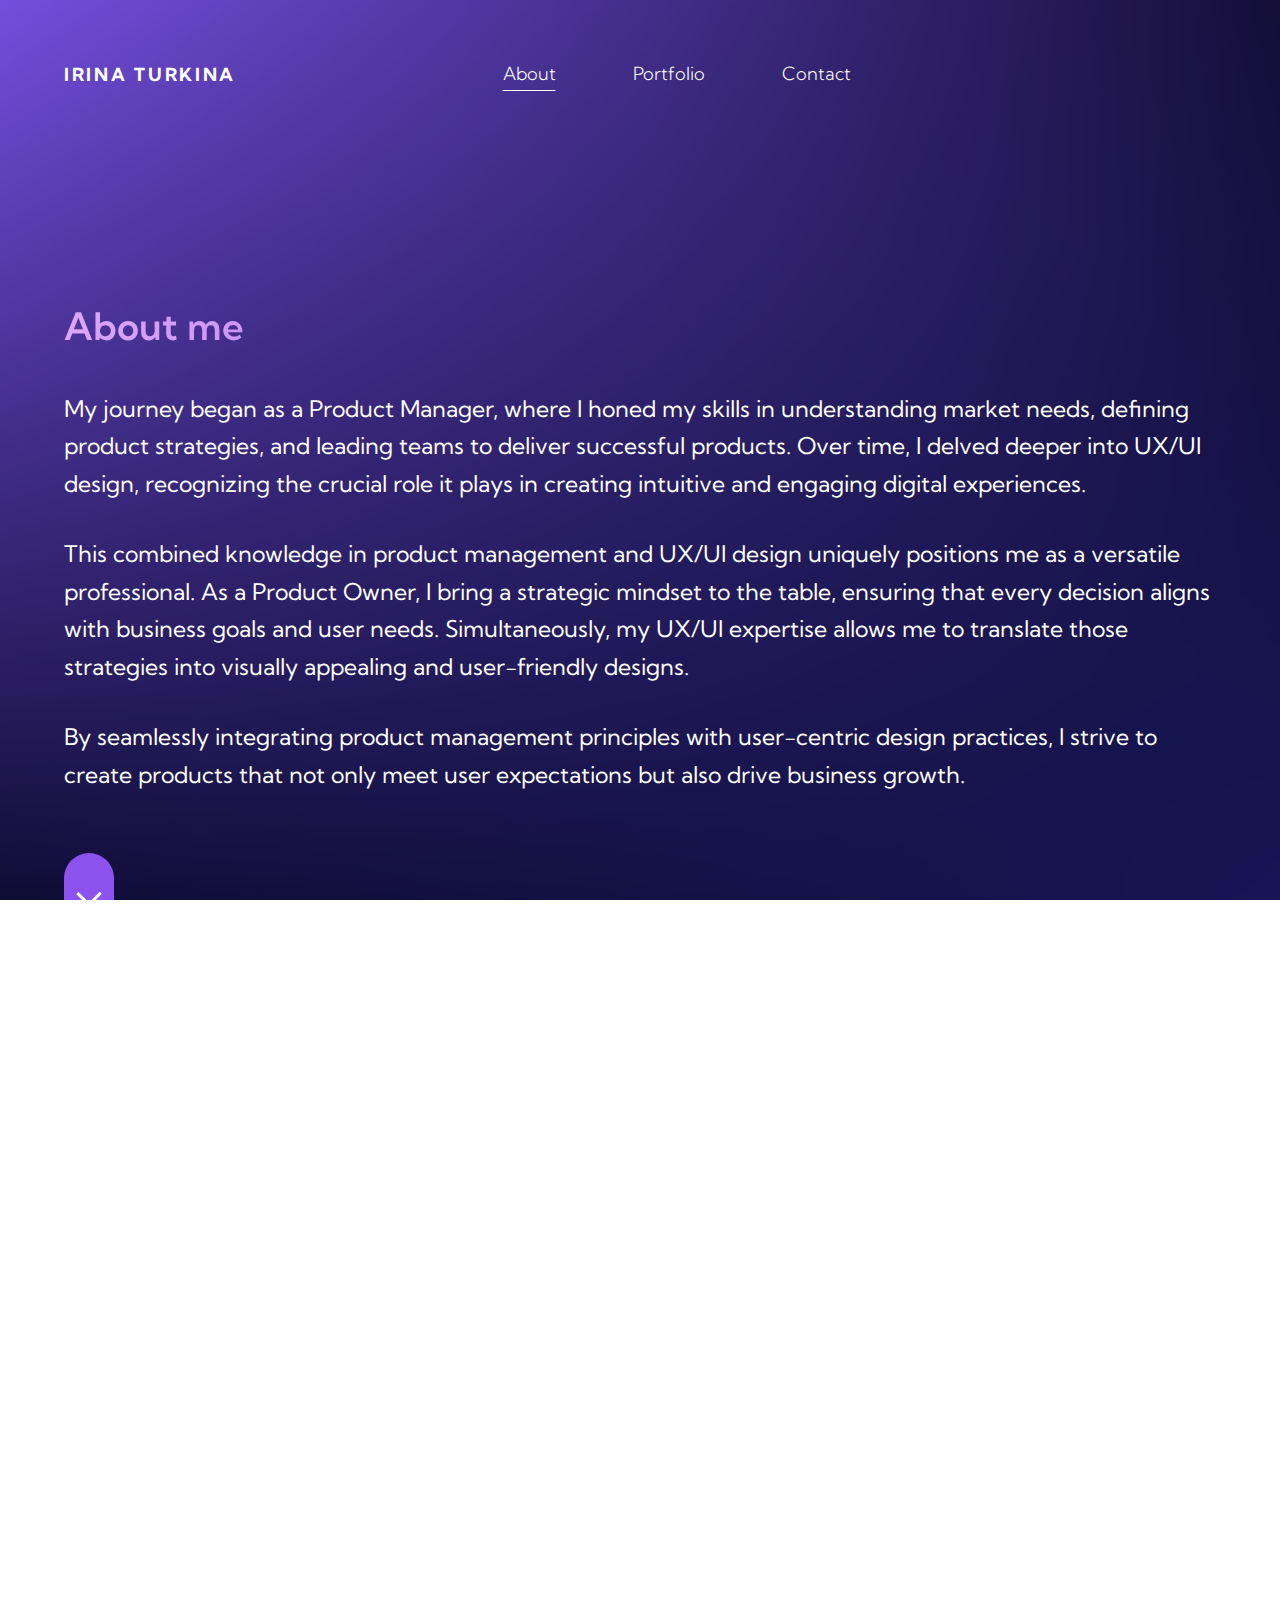
==== commit 1c31c684: "about" ====
--- a/about.html
+++ b/about.html
@@ -13,19 +13,30 @@
     <title>Document</title>
 </head>
 <body>
+    <div id="nav_shadow"></div>
     <div class="container">
         <div class="upper_block">
-           <div class="menu">
+            <!-- Hamburger icon -->
+            <input class="side-menu" type="checkbox" id="side-menu" />
+            <label class="hamb" for="side-menu" id="menu_opener"><span class="hamb-line"></span></label>
+          <div class="logo">
+               <a href="index.html" class="name" >IRINA TURKINA</a>
+          </div>
             <p><a name="up"></a></p>
-                <a class="name" href="index.html">IRINA TURKINA</a>
-                 <div class="menu_items">
-                    <a class="menu_item" href="#"><u>About</u></a>
-                    <a class="menu_item" href="portfolio.html">Portfolio</a> 
-                    <a class="menu_item" href="contact.html">Contact</a>
-                </div>
+           <nav class="nav">
+               <div class="menu">
+                   
+                  
+                   <div class="menu_items">
+                       <a class="menu_item" href="#"><u>About</u></a>
+                       <a class="menu_item" href="portfolio.html">Portfolio</a> 
+                       <a class="menu_item" href="contact.html">Contact</a>
+                       <a href="https://www.linkedin.com/in/irina-turkina-8a155a170/" target="_blank" class="linkedin_menu"><img src="img/linkedin.svg" alt="" ></a>
+                   </div>
            
 
-            </div> 
+               </div> 
+          </nav>
             <div class="first_block_about">
                 
                 
@@ -47,11 +58,12 @@
                    
                
                 </div>
-                <a href="#central" class="down_button_about">
-                        
-                </a>
+               
 
-            </div>
+            </div> 
+            <div class="down_button_block">
+                    <a href="#central" class="down_button"></a>
+                </div>
         </div>
         
         <p><a name="central"></a></p>
@@ -60,7 +72,10 @@
             <h2 class="featured_projects_header">My Skills</h2>
             <section class="lazy slider" data-sizes="50vw">
                 <div class="slider_block">
-                  <img src="img/web_design_slills.png" alt="" >
+                    <div class="slider_block_img">
+                        <img src="img/web_design_slills.png" alt="" >
+                    </div>
+                  
                   <div class="slider_info">
                     <h3 class="slider_info_header">Web Design Skills</h3>
                     <ul class="slider_info_txt">
@@ -75,7 +90,10 @@
                   </div>
                 </div>
                 <div class="slider_block">
-                  <img src="img/product_owner.png" alt="">
+                    <div class="slider_block_img">
+                      <img src="img/product_owner.png" alt="">  
+                    </div>
+                  
                   <div class="slider_info">
                     <h3 class="slider_info_header">Product Owner Skills</h3>
                     <ul class="slider_info_txt">
@@ -90,30 +108,39 @@
                   </div>
                 </div>
                
-              </section>
-            <a href="#up" class="up_button_about">
-              
-            </a>
+               
+              </section> 
+              <div class="button_left_right">
+                    <button id="prev" class="prev"></button>
+                    <button id="next" class="next"></button>
+                </div>
+              <div class="up_button_about_container">
+                <a href="#up" class="up_button_about"></a>
+              </div>
+            
             
 
         </div>
         <footer>
             <div class="footer_block" >
                 <div class="footer_left_part">
-                    <a href="index.html" class="footer_name">IRINA TURKINA</a>
-                    <a href="https://www.linkedin.com/in/irina-turkina-8a155a170/" target="_blank"  class="linkedin"><img src="img/in.png" alt=""></a>
+                    <div class="footer_name">IRINA TURKINA</div>
+                    <a href="https://www.linkedin.com/in/irina-turkina-8a155a170/" target="_blank" class="linkedin"><img src="img/in.png" alt="" ></a>
                 </div>
-                <div class="site_map">
+                <div class="map_block">
+                     <div class="site_map">
                     <div class="site_map_header">Site Map
-                        <a href="#">About</a>
+                        <a href="about.html">About</a>
                         <a href="portfolio.html">Portfolio</a>
                         <a href="contact.html">Contact</a>
                     </div>
                 </div>
                 <div class="contact_info">Contact Information
                     <div class="phone">+44 789 522 3031</div>
-                    <div class="email">irina@spectrumwise.tech</div>
+                    <a href="mailto:irina@spectrumwise.tech&cc=e.turkina2010@yandex.ru" class="email">irina@spectrumwise.tech</a>
                 </div>
+                </div>
+               
             </div>
 
         </footer>
--- a/style/main.css
+++ b/style/main.css
@@ -57,6 +57,7 @@
     -o-background-size: cover;
     background-size: cover;
     width: 100%;
+   
    
 }
 .upper_block_portfolio{
@@ -83,8 +84,7 @@
     letter-spacing: 0.15em;
     text-align: left;
     color: rgba(255, 255, 255, 1);
-    position: relative;
-    top: 61px;
+    
     
 }
 .menu_item {
@@ -142,6 +142,7 @@
 .first_block_about{
     margin: 0 auto;
     max-width: 1673px;
+    width: 100%;
   
 }
 .first_block_portfolio {
@@ -160,6 +161,7 @@
     line-height: 59.53px;
     text-align: left;
     max-width: 1087px;
+    width: 100%;
     
 
 
@@ -199,20 +201,33 @@
     max-width: 641px;
     width: 100%;
     height: 100%;
+    margin: auto 0 auto 30px;
+    display: flex;
+       
+
+}
+.main_header_img_min {
+    max-width: 320px;
+    width: 100%;
+    height: 100%;
+    display: none;
+    height: auto;
        
 
 }
 .main_header_info {
     display: flex;
     justify-content: space-between;
+    position: relative;
 }
 .main_header_info_about{
     max-width: 1225px;
-    margin: 0 auto;
+    margin: 0 auto 110px auto;
 }
 .main_header_buttons{
     margin-top: 60px;
     max-width: 490px;
+    width: 100%;
     display: flex;
     justify-content: space-between;
 }
@@ -263,11 +278,15 @@
     border: 2px solid rgba(255, 255, 255, 1);;
 }
 .down_button_block{
-    max-width: 1800px;
-    width: 100%;
+   
     bottom: 50px;
     position: relative;
     margin: 0 auto;
+    display: block;
+    position: relative;
+    max-width: 1825px;
+    width: 100%;
+    
 }
 
 .down_button, .down_button_about {
@@ -348,6 +367,7 @@
 }
 .featured_projects_header{
     max-width: 436px;
+    width: 100%;
 }
 .portfolio_header{
     max-width: 587px;
@@ -356,6 +376,8 @@
    max-width: 700px;
    width: 100%;
    height: 100%;
+   order: 2;
+   margin: auto;
    
 }
 .featured_projects_img1_bakery,
@@ -408,6 +430,7 @@
 }
 .project_text{
     max-width: 678px;
+    width: 100%;
     
 }
 .project_text_bakery{
@@ -433,6 +456,7 @@
 .featured_projects_info{
     margin: 0 auto 120px auto;
     max-width: 1629px;
+    width: 100%;
 }
 
 
@@ -448,6 +472,9 @@
 
 .featured_projects_text1{
     margin: auto 122px auto 0;
+    max-width: 678px;
+    width: 100%;
+    order: 2;
 }
 .find_out_button{
     font-family: "Kumbh Sans", sans-serif;
@@ -477,7 +504,10 @@
 
 
 .featured_projects_text2{
-    margin: auto 0 auto 0
+    margin: auto 0 auto 0;
+    order: 1;
+    max-width: 678px;
+    width: 100%;
 }
 
 
@@ -502,10 +532,14 @@
     margin-right: -15px;
 }
 .up_button_about{
-    margin-top: 117px;
-    margin-right: -50px;
- 
-    
+    margin-top: 20px;
+    margin-right: -15px;
+        
+}
+.up_button_about_container{
+    max-width: 1752px;
+    width: 100%;
+    margin: 0 auto 0 auto;
 }
 .up_button::before, 
 .up_button_about::before,
@@ -525,6 +559,64 @@
     position: relative;
     
 }
+.button_left_right{
+    max-width: 1148px;
+    width: 100%;
+    margin-top: 60px;
+    margin-left: auto;
+    margin-right: auto;
+    display: block;
+}
+.prev, .next{
+    width: 50px;
+    height: 94px;
+    left: 94px;
+    gap: 0px;
+    border-radius: 30px;
+     transform: rotate(-90deg);
+    background: rgba(206, 127, 249, 1);
+    border: none;
+
+
+}
+.prev{
+    margin-right: 80px;
+}
+.prev:hover, .next:hover{
+    background: rgba(139, 82, 238, 1);
+    
+    transform: rotate(-90deg) scale(0.98);
+}
+.prev::before{
+    content: '';
+    top: 5px;
+    left: 15px;
+    width: 19px;
+    height: 19px;
+    border-top: 3px solid;
+    border-right: 3px solid;
+    -moz-transform: rotate(314deg);
+    -webkit-transform: rotate(314deg);
+    transform: rotate(314deg);
+    display: block;
+    color: rgba(255, 255, 255, 1);
+    position: relative;
+}
+.next::before{
+    content: '';
+    top: -2px;
+    left: 15px;
+    width: 19px;
+    height: 19px;
+    border-top: 3px solid;
+    border-right: 3px solid;
+    -moz-transform: rotate(135deg);
+    -webkit-transform: rotate(135deg);
+    transform: rotate(135deg);
+    display: block;
+    color: rgba(255, 255, 255, 1);
+    position: relative;
+}
 
 @keyframes up_button {
     0%{
@@ -647,7 +739,7 @@
     line-height: 31.01px;
     letter-spacing: 0.1em;
     color: rgba(255, 255, 255, 1);
-    margin-right: 343px;
+    
 
 }
 .phone, .email {
@@ -668,9 +760,23 @@
 }
 .linkedin{
     margin-top: 31px;
+    
+}
+.linkedin img {
+    max-width:50px;
+    width: 100%;
+    display: block;
 }
 .linkedin img:hover{
     transform: scale(0.95);
+}
+.linkedin_menu{
+    display: none;
+}
+.linkedin_menu img {
+    max-width:50px;
+    width: 100%;
+    display: block;
 }
 
 .menu_item u {
@@ -683,6 +789,8 @@
 
 .slider_block {
     display: flex !important;
+    justify-content: space-between;
+    
 }
 
 .slider_info_header{
@@ -712,10 +820,13 @@
 .featured_projects_about {
     max-width: 1660px;
     margin: 0 auto;
+    width: 100%;
 }
 .slider_info{
-    
-    margin: auto 0 auto 239px;
+    max-width: 678px;
+    width: 100%;
+    margin: auto 0 auto 0;
+    order: 2;
 }
 li::marker{
     font-size: 0.8rem;
@@ -917,15 +1028,176 @@
     background: rgba(255, 255, 255, 1);
     transform: scale(0.98);
 }
+/* Menu Icon */
+.hamb {
+    cursor: pointer;
+    right: 0;
+    padding: 37px 38px;
+    position: fixed;
+    z-index: 3;
+ 
+ }
+ /* Style label tag */
+
+.hamb-line {
+
+    display: block;
+    height: 5px;
+    position: relative;
+    width: 35px;
+    background: rgba(139, 82, 238, 1);
+    transform: matrix(1, 0, 0, -1, 0, 0);
+    border-radius: 10px;
+ }
+ 
+ /* Style span tag */
+ 
+ .hamb-line::before,
+ .hamb-line::after {
+ 
+    content: '';
+    display: block;
+    height: 100%;
+    position: absolute;
+    transition: all .2s ease-out;
+    width: 100%;
+    background: rgba(139, 82, 238, 1);
+
+    transform: matrix(1, 0, 0, -1, 0, 0);
+    border-radius: 10px;
+ }
+ 
+ .hamb-line::before {
+    top: 10px;
+ }
+ 
+ .hamb-line::after {
+    top: -11px;
+ }
+ 
+ .side-menu {
+    display: none;
+ 
+ }
+ 
+ /* Toggle menu icon */
+ .side-menu:checked~nav {
+    max-height: 100%;
+ }
+ 
+ .side-menu:checked~.hamb .hamb-line {
+    background: transparent;
+ }
+ 
+ .side-menu:checked~.hamb .hamb-line::before {
+    transform: rotate(-45deg);
+    top: 0;
+ }
+ 
+ .side-menu:checked~.hamb .hamb-line::after {
+    transform: rotate(45deg);
+    top: 0;
+ }
+ /* Nav menu */
+.nav {
+
+    overflow: hidden;
+     right: 0;
+     width: 264px;
+     /*height: 845px;*/
+     margin-top: 0;
+     position: fixed;
+     z-index: 2;
+     max-height: 0;
+     transition: max-height .5s ease-out;
+     top: 0;
+     bottom: 0;
+     -webkit-box-orient: vertical;
+     -webkit-box-direction: normal;
+     background:  rgba(255, 255, 255, 1);
+  }
+.logo{
+    max-width: 1825px;
+    width: 100%;
+    position: relative;
+    top: 64px;
+    margin: 0 auto;
+    display: block;
+}
+.shadow {
+    background-color: #7d698a;
+    opacity: 0.3;
+    z-index: 1;
+    width: 100%;
+    height: 100%;
+    position: fixed;
+    display: block;
+    
+    
+ }
+ .map_block{
+    display: flex;
+    justify-content: space-around;
+    width: 70%;
+ }
+ .img_central_block{
+    display: flex;
+    justify-content: center;
+    max-width: 1321px;
+    width: 100%;
+    margin: 0 auto;
+ }
+ .central_block_img{
+    margin-left: 20px;
+    margin-right: 20px;
+ }
+ .main_header_img_container{
+    width: 100%;
+    max-width: 641px;
+   
+    
+ }
+ @media screen and (min-width: 801px) and (max-width:2560px){
+     .nav_shadow {
+    display: none;
+ }
+ .hamb {
+    display: none;
+ }
+ .nav {
+    max-height: 100px;
+   margin: 0 auto;
+    width: 60%;
+    right: 0;
+    height: 100px;
+    position: relative;
+    z-index: 999;
+    display: flex;
+    justify-content: space-around;
+    background: none;
+ }
+ }
 
 @media (max-width:1900px){
     .menu,
     .first_block,
     .featured_projects,
     .down_button_block,
-    .footer_block {
+    .footer_block,
+    .logo,
+    .first_block_about,
+    .up_button_about_container  {
         width: 90%;
     }
+    .button_left_right{
+       width: 51%;  
+    }
+    .slider_info{
+        width: 60%;
+    }
+       
+    
+    
   
 }
 @media(max-width:1800px){
@@ -939,7 +1211,932 @@
     .main_text_portfolio {
         font-size: 23px;
     }
+   
+    .featured_projects_img{
+        width: 49%;
+    }
+}
+@media(max-width:1700px) {
+    .main_header, 
+    .main_header_about, 
+    .main_header_portfolio{
+        font-size: 42px;
+    }
+    .main_text, 
+    .main_text_about, 
+    .main_text_portfolio {
+            font-size: 23px;
+    }
+    .main_text {
+        max-width: 730px;
+    }
+    .more_about_button,
+    .get_in_touch_button{
+        font-size: 16px;
+        width: 200px;
+    }
+    .main_header_buttons{
+        width: 60%;
+    }
+    .featured_projects_header, 
+    .portfolio_header{
+            font-size: 38px;
+    }
+    .featured_projects_text1 {
+        margin: auto 60px auto 0;
+        width: 42%;
+    }
+    
+    .project_text{
+        width: 90%;
+    }
+    .main_header_img_container {
+        width: 45%;
+    }
+}
+@media(max-width:1650px){
+    .button_left_right {
+        width: 52%;
+    }
+}
+@media(max-width:1600px){
+    .button_left_right{
+        width: 54%;  
+     }
+}
+@media(max-width:1550px){
+    .button_left_right {
+        width: 56%;
+    }
+}
+@media(max-width:1500px){
+    .main_header, 
+    .main_header_about, 
+    .main_header_portfolio {
+        font-size: 38px;
+    }
+    .main_text {
+        max-width: 650px;
+    }
+    
+    .more_about_button, 
+    .get_in_touch_button {
+         width: 175px;
+    }
+    .down_button, 
+    .down_button_about,
+    .up_button {
+        height: 90px;
+    }
+    .project_header{
+        font-size: 33px;
+    }
+    .project_text, 
+    .project_text_bakery, 
+    .project_text_bakery_left, 
+    .central_block_bakery_text{
+        font-size: 19px;
+    }
+    .find_out_button{
+        font-size: 17px;
+        width: 200px;
+    }
+    .footer_name{
+        font-size: 33px;
+    }
+    .site_map_header,
+    .contact_info {
+        font-size: 24px;
+    }
+    .site_map_header a,
+    .phone, .email {
+        font-size: 17px;
+    }
+    .site_map_header a:hover{
+        font-size: 18px;
+    }
+    .button_left_right {
+        width: 57%;
+    }
+   
+}
+@media(max-width:1450px){
+    .button_left_right {
+        width: 59%;
+    }
+}
+@media(max-width:1400px) {
+    .button_left_right {
+        width: 61%;
+    }
+    
+}
+@media(max-width:1350px){
+    .button_left_right {
+        width: 63%;
+    }
+}
+@media(max-width:1300px){
+    
+    .main_text {
+        max-width: 589px;
+    }
+    .main_header_buttons {
+        width: 70%;
+    }
+    .down_button::before, 
+    .down_button_about::before{
+        width: 18px;
+        height: 18px;
+    }
+    .featured_projects_header, 
+    .portfolio_header {
+        font-size: 37px;
+    }
+    .project_header {
+        font-size: 32px;
+    }
+    .project_text, 
+    .project_text_bakery, 
+    .project_text_bakery_left, 
+    .central_block_bakery_text {
+        font-size: 18px;
+    }
+    .featured_projects_text1{
+        width: 45%;
+    }
+    .featured_projects_text1 {
+        margin: auto 0px auto 10px;
+    }
+    .project_text, .project_text_bakery, 
+    .project_text_bakery_left, 
+    .central_block_bakery_text,
+    .find_out_button {
+        margin-top: 27px;
+    }
+    .button_left_right {
+        width: 65%;
+    }
+
+}
+@media(max-width:1247px) {
+    .project_text {
+        width: 95%;
+    }
+    .featured_projects_text1 {
+        width: 48%;
+    }
+}
+@media(max-width:1200px){
+    .name{
+        font-size: 17px;
+    }
+    .menu_item {
+        font-size: 16px;
+    }
+    
+   
+   
+    
+   
+    .down_button, 
+    .down_button_about, 
+    .up_button,
+    .up_button_about {
+        height: 85px;
+        width: 47px;
+    }
+    .down_button::before, 
+    .down_button_about::before,
+    .up_button::before, 
+    .up_button_about::before, 
+    .up_button-contacts::before {
+        width: 17px;
+        height: 17px;
+        left: 15px;
+    }
+    .down_button:hover::before {
+        left: 13px;
+    }
+    .up_button:hover:before, 
+    .up_button_about:hover::before, 
+    .up_button-contacts:hover::before {
+        left: 13px;
+    }
+    .footer_name {
+        font-size: 29px;
+    }
+    .site_map_header, 
+    .contact_info {
+        font-size: 22px;
+    }
+    .site_map_header a, 
+    .phone, .email {
+        font-size: 16px;
+    }
+   
+    
+}
+@media(max-width:1150px) {
+    .main_header_buttons {
+        width: 79%;
+    }
+    .main_header_img_container {
+        width: 60%;
+    }
+    
+}
+@media(max-width:1100px){
+    .main_header {
+        margin-top: 160px;
+    }
+ 
+    .featured_projects_header, 
+    .portfolio_header {
+        margin: 80px auto 80px auto;
+    }
+    .project_header {
+        font-size: 29px;
+    }
+    .project_text, 
+    .project_text_bakery, 
+    .project_text_bakery_left, 
+    .central_block_bakery_text {
+        font-size: 17px;
+    }
+    .project_text, 
+    .project_text_bakery, 
+    .project_text_bakery_left, 
+    .central_block_bakery_text, 
+    .find_out_button {
+        margin-top: 20px;
+    }
+    
+    .footer_name {
+        font-size: 27px;
+    }
+    .site_map_header, .contact_info {
+        font-size: 21px;
+    }
+    .site_map_header a {
+        font-size: 15px;
+    }
+    
+    .linkedin img {
+        width: 17%;
+    }
+ }
+ @media(max-width:1000px){
+    .down_button_block{
+        display: none;
+    }
+    .main_header_img_container {
+        width: 65%;
+    }
+    
+    .name {
+        font-size: 16px;
+        top: 44px;
+    }
+      .main_header_buttons {
+            width: 87%;
+        }
+    
+    .down_button::before, 
+    .down_button_about::before {
+        width: 16px;
+        height: 16px;
+        left: 14px;
+        top: 29px;
+      
+    }
+    .up_button::before, 
+    .up_button_about::before, 
+    .up_button-contacts::before{
+        width: 16px;
+        height: 16px;
+        left: 14px;
+        top: 36px;
+    }
+    .down_button, 
+    .down_button_about, 
+    .up_button {
+        height: 80px;
+        width: 44px;
+    }
+    .down_button:hover::before {
+        left: 12px;
+    }
+    .up_button:hover:before, 
+    .up_button_about:hover::before, 
+    .up_button-contacts:hover::before {
+        left: 13px;
+    }
+    .portfolio_header,
+    .featured_projects_header {
+        margin: 70px auto 70px auto;
+    }
+   
+    .project_header,
+    .slider_info_header  {
+        font-size: 26px;
+    }
+    .project_text, 
+    .project_text_bakery, 
+    .project_text_bakery_left, 
+    .central_block_bakery_text, 
+    .find_out_button,
+    .slider_info_txt li {
+        margin-top: 16px;
+    }
+    .slider_info_txt li {
+        line-height: 28px;
+    }
+    
+    .footer_name {
+        font-size: 24px;
+    }
+    .site_map_header, .contact_info {
+        font-size: 20px;
+    }
+    .first_block_about{
+        height: 743px;
+    }
+    .main_header_about {
+        margin-top: 108px;
+    }
+}
+@media(max-width:950px){
+    
+  
+    .main_header_img_container {
+        width: 70%;
+       float: right;
+    }
+    .down_button, 
+    .down_button_about, 
+    .up_button,
+    .up_button_about {
+        height: 64px;
+        width: 37px;
+        
+    }
+    .down_button::before, 
+    .down_button_about::before {
+        width: 12px;
+        height: 12px;
+        left: 13px;
+        top: 25px; 
+        border-top: 2px solid;
+        border-right: 2px solid;
+    }
+      .down_button:hover::before {
+        left: 11px;
+    }
+    .find_out_button{
+        width: 185px;
+    }
+    .main_text{
+        margin-top: 80px;
+    }
+    
+    
+   
+   
+   
+    .up_button::before, 
+    .up_button_about::before, 
+    .up_button-contacts::before {
+        width: 12px;
+        height: 12px;
+        left: 13px;
+        top: 30px;
+        border-top: 2px solid;
+        border-right: 2px solid;
+    }
+    .up_button, 
+    .up_button_about, 
+    .up_button-contacts {
+        bottom: 33px;
+    }
+    .up_button:hover:before, 
+    .up_button_about:hover::before, 
+    .up_button-contacts:hover::before {
+        left: 11px;
+    }
+    .featured_projects_info {
+        margin: 0 auto 70px auto;
+    }
+    .name {
+        font-size: 15px;
+    }
+    
+    .site_map_header, .contact_info {
+        font-size: 18px;
+    }
+   
+    .site_map_header a,
+    .phone, .email{
+        margin-top: 17px;
+    }
+    .footer_name{
+        margin-top: -7px;
+    }
+   
+    .footer_block {
+        padding-top: 45px;
+    }
+    
+  
+    
+    .main_header_buttons {
+        width: 95%;
+        margin-bottom: 75px;
+    }
+    footer{
+        height: 240px;
+    }
+}
+@media(max-width:900px){
+   
+    .main_header_img_min {
+        display: block;
+        right: -43px;
+        position: absolute;
+        top: 12px;
+            
+     
+     }
+     .main_header_img{
+        display: none;
+    }
+    .logo {
+        margin-left: 39px;
+    }
+    .menu_item {
+        font-size: 13px;
+    }
+    .main_header, 
+    .main_header_about, 
+    .main_header_portfolio {
+        font-size: 37px;
+    }
+    .main_header_img_container {
+        width: 40%;
+    }
+    .map_block{
+        width: 66%;
+    }
+   
+   
+    .main_header_buttons {
+        width: 73%;
+        flex-direction: column;
+        margin-bottom: 130px;
+    }
+    .down_button_block {
+       bottom: 33px;
+    }
+    .down_button, 
+    .down_button_about, 
+    .up_button,
+    .up_button_about {
+        height: 58px;
+        width: 32px;
+    }
+    .down_button::before, 
+    .down_button_about::before {
+        width: 11px;
+        height: 11px;
+        left: 11px;
+        top: 22px;
+    }
+   .more_about_button{
+    margin-bottom: 30px;
+   }
+    
+    
+   
+    .featured_projects_info {
+        margin: 0 auto 60px auto;
+    }
+    .featured_projects_img {
+         display: block;
+         margin:  auto 20px auto auto;
+    }
+    .up_button::before, 
+    .up_button_about::before, 
+    .up_button-contacts::before {
+        width: 11px;
+        height: 11px;
+        left: 11px;
+        top: 26px;
+    }
+    .down_button:hover::before {
+        left: 9px;
+    }
+    .up_button:hover:before, 
+    .up_button_about:hover::before, 
+    .up_button-contacts:hover::before {
+        left: 9px;
+    }
+    @keyframes up_button {
+        0%{
+            opacity: 0;
+            transform: translate(0,15px) rotate(-45deg);
+        }
+        50%{
+            opacity: 1;
+        }
+        100%{
+            opacity: 0;
+            transform: translate(0,-10px) rotate(-45deg);
+        }
+    }
+    @keyframes down_button {
+        0%{
+            opacity: 0;
+            transform: translate(0,-15px) rotate(135deg);
+        }
+        50%{
+            opacity: 1;
+        }
+        100%{
+            opacity: 0;
+            transform: translate(0,10px) rotate(135deg);
+        }
+    }
+    .footer_name {
+         margin-bottom: 25px;
+    }
+    .site_map_header {
+        font-size: 17px;
+    }
+    .site_map_header a {
+        margin-top: 15px;
+       
+    }
+    .phone, .email {
+        margin-bottom: 8px;
+    }
+    
+    .main_header, 
+    .main_header_about, 
+    .main_header_portfolio{
+        line-height: 43px;
+    }
+    .featured_projects_header, 
+    .portfolio_header {
+        font-size: 34px;
+    }
+    .slider_info_txt li {
+        line-height: 23px;
+    }
+    
+
+}
+@media(max-width:850px) {
+    .main_text {
+        max-width: 455px;
+    }
+}
+
+@media(max-width:800px){
+    .featured_projects_img {
+       
+        margin: auto;
+    }
+    .main_text {
+        max-width: 397px;
+    }
+    .main_header_info{
+        flex-direction: column;
+    }
+    .menu_items {
+        display: flex;
+        flex-direction: column;
+        margin-top: 140px;
+        padding: 0;
+        text-align: center;
+        width: 100%;
+    }
+    .side-menu:checked~nav {
+        max-height: 100vh;
+    }
+    .menu_item {
+        color: rgba(78, 27, 209, 1);
+        margin-top: 30px;
+        margin-bottom: 30px;
+        font-size: 18px;
+        text-align: center;
+        margin-left: 0;
+    }
+    .linkedin_menu{
+        display: flex;
+        justify-content: center;
+        margin-top: 80px;
+        
+    }
+   
+    .down_button_block{
+        display: none;
+    }
+   
+    
+    .featured_projects_info, 
+    .featured_projects_info_bakery {
+        display: flex;
+        justify-content: center;
+        flex-direction: column;
+    }
+    .featured_projects_img,
+    .featured_projects_text1,
+    .featured_projects_text2 {
+        width: 96%;
+    }
+    .featured_projects_text1 {
+        margin: auto;
+    
+    }
+    .project_header{
+        text-align: center;
+        margin-top: 24px;
+    }
+    .button_block {
+        display: flex;
+        justify-content: center;
+        margin-top: 15px;
+    }
+    .featured_projects_text2 {
+       order: 2;
+       margin: auto;
+    }
+    .featured_projects_img{
+        order: 1;
+    }
+    .featured_projects_info {
+        margin: 0 auto 40px auto;
+    }
+    .project_text, 
+    .project_text_bakery, 
+    .project_text_bakery_left, 
+    .central_block_bakery_text, 
+    .find_out_button {
+        margin-top: 18px;
+        text-align: center;
+    }
+}
+@media(max-width:769px){
+    .main_header {
+        margin-top: 134px;
+    }
+    .main_header_img_min {
+        top: 141px;
+    }
+    .main_text {
+        max-width: 634px;
+    }
+    .main_header_img_min {
+         width: 33%;
+    }
+    .site_map {
+        display: none;
+    }
+    .linkedin{
+        display: none;
+    }
+    .footer_block {
+        flex-direction: column;
+    }
+    .footer_name, .phone{
+        text-align: center;
+    }
+    .email, .contact_info{
+        text-align: center;
+        display: block;
+    }
+    .map_block,.contact_info
+    {
+        margin: 0 auto;
+    }
+    .footer_name{
+        margin-bottom: 23px;
+    }
+    .email{
+        margin-bottom: 40px;
+    }
+    footer{
+        height: 282px;
+    }
+     
+}
+
+@media(max-width:700px){
+    .first_block{
+        width: 89%;
+    }
+    .main_text {
+        max-width: 444px;
+    }
+
+    
+    .main_header_buttons {
+        width: 77%;
+    }
+    
+    .featured_projects_header {
+        margin: 60px auto 30px auto;
+    }
+    .main_header_img_min {
+        width: 39%;
+    }
+   
+    
+    
+   
+}
+@media(max-width:600px){
+    
+  
+    .first_block {
+        width: 84%;
+    }
+   
+    .main_header_buttons {
+        width: 93%;
+        margin-top: 74px;
+        margin-bottom: 86px;
+    }
+    .main_header_img_min {
+        top: 215px;
+    }
+    .up_button, 
+    .up_button_about, 
+    .up_button-contacts {
+        bottom: 21px;
+    }
+   
+    .footer_block {
+         flex-direction: column;
+        justify-content: center;
+    }
+    .linkedin {
+        margin-top: -4px;
+        margin-left: 18px;
+    }
+    
+    
+    .linkedin img {
+        width: 70%;
+    }
+   
+    .footer_left_part{
+         display: flex;
+        justify-content: center;
+        
+    }
+   
+    .footer_name {
+        margin-bottom: 15px;
+    }
     .main_header_img{
+        margin-top: -10px;
+    }
+    .main_header_img_min {
+        width: 38%;
+    }
+}
+@media(max-width:500px) {
+   
+    .main_header_img_min {
+        top: 218px;
+    }
+    
+    .main_header_img{
+        width: 53%;
+        margin-top: -28px;
+        margin-bottom: 50px;
+    }
+    .main_header_buttons {
+        width: 59%;
+    }
+    .site_map_header, .contact_info {
+        font-size: 14px;
+    }
+    
+    .up_button {
+        margin-right: 0px;
+      }
+      .main_text {
+        margin-top: 40px;
+    }
+    .main_header_buttons {
+        margin-top: 50px;
+    }
+}
+@media(max-width:440px){
+    .main_header {
+        font-size: 35px;
+    }
+    .main_text, 
+    .main_text_about, 
+    .main_text_portfolio {
+        font-size: 18px;
+        line-height: 27px;
+        margin-top: 29px;
+        text-align: justify;
+    }
+    .main_header_img_min {
+        width: 50%;
+    }  
+    .main_header_buttons {
+        margin-bottom: 189px;
+    }
+    .main_header_img_min {
+        top: 204px;
+    }
+    .featured_projects_header, 
+    .portfolio_header {
+        font-size: 32px;
+    }
+    .project_header {
+        font-size: 25px;
+    }
+}
+@media(max-width:400px){
+    
+   
+   
+    
+    
+   
+    
+    .up_button,
+    .up_button_about,
+    .up_button-contacts
+     {
+        height: 49px;
+        width: 27px;
+        margin-right: 0px;
+    }
+    .up_button::before, 
+    .up_button_about::before, 
+    .up_button-contacts::before {
+        width: 10px;
+        height: 10px;
+        left: 9px;
+        top: 23px;
+    }
+    .up_button:hover:before, 
+    .up_button_about:hover::before, 
+    .up_button-contacts:hover::before {
+        left: 7px;
+    }
+    .map_block {
         width: 90%;
     }
+    .logo {
+        margin-left: 28px;
+    }
+ 
+
+}
+@media(max-width:391px){
+    .main_header_img_min {
+        top: 267px;
+    }
+    .featured_projects_header, 
+    .portfolio_header {
+        font-size: 29px;
+    }
+    .project_header {
+        font-size: 24px;
+    }
+}
+@media(max-width:350px){
+    .main_header {
+        font-size: 33px;
+    }
+    .main_text, 
+    .main_text_about, 
+    .main_text_portfolio {
+        font-size: 17px;
+    }
+    .more_about_button, 
+    .get_in_touch_button {
+        width: 153px;
+    }
+    .featured_projects_header, .portfolio_header {
+        font-size: 28px;
+    }
+    .project_header {
+        font-size: 23px;
+    }
+    .project_text, 
+    .project_text_bakery, 
+    .project_text_bakery_left, 
+    .central_block_bakery_text, 
+    .find_out_button {
+        margin-top: 16px;
+    }
 }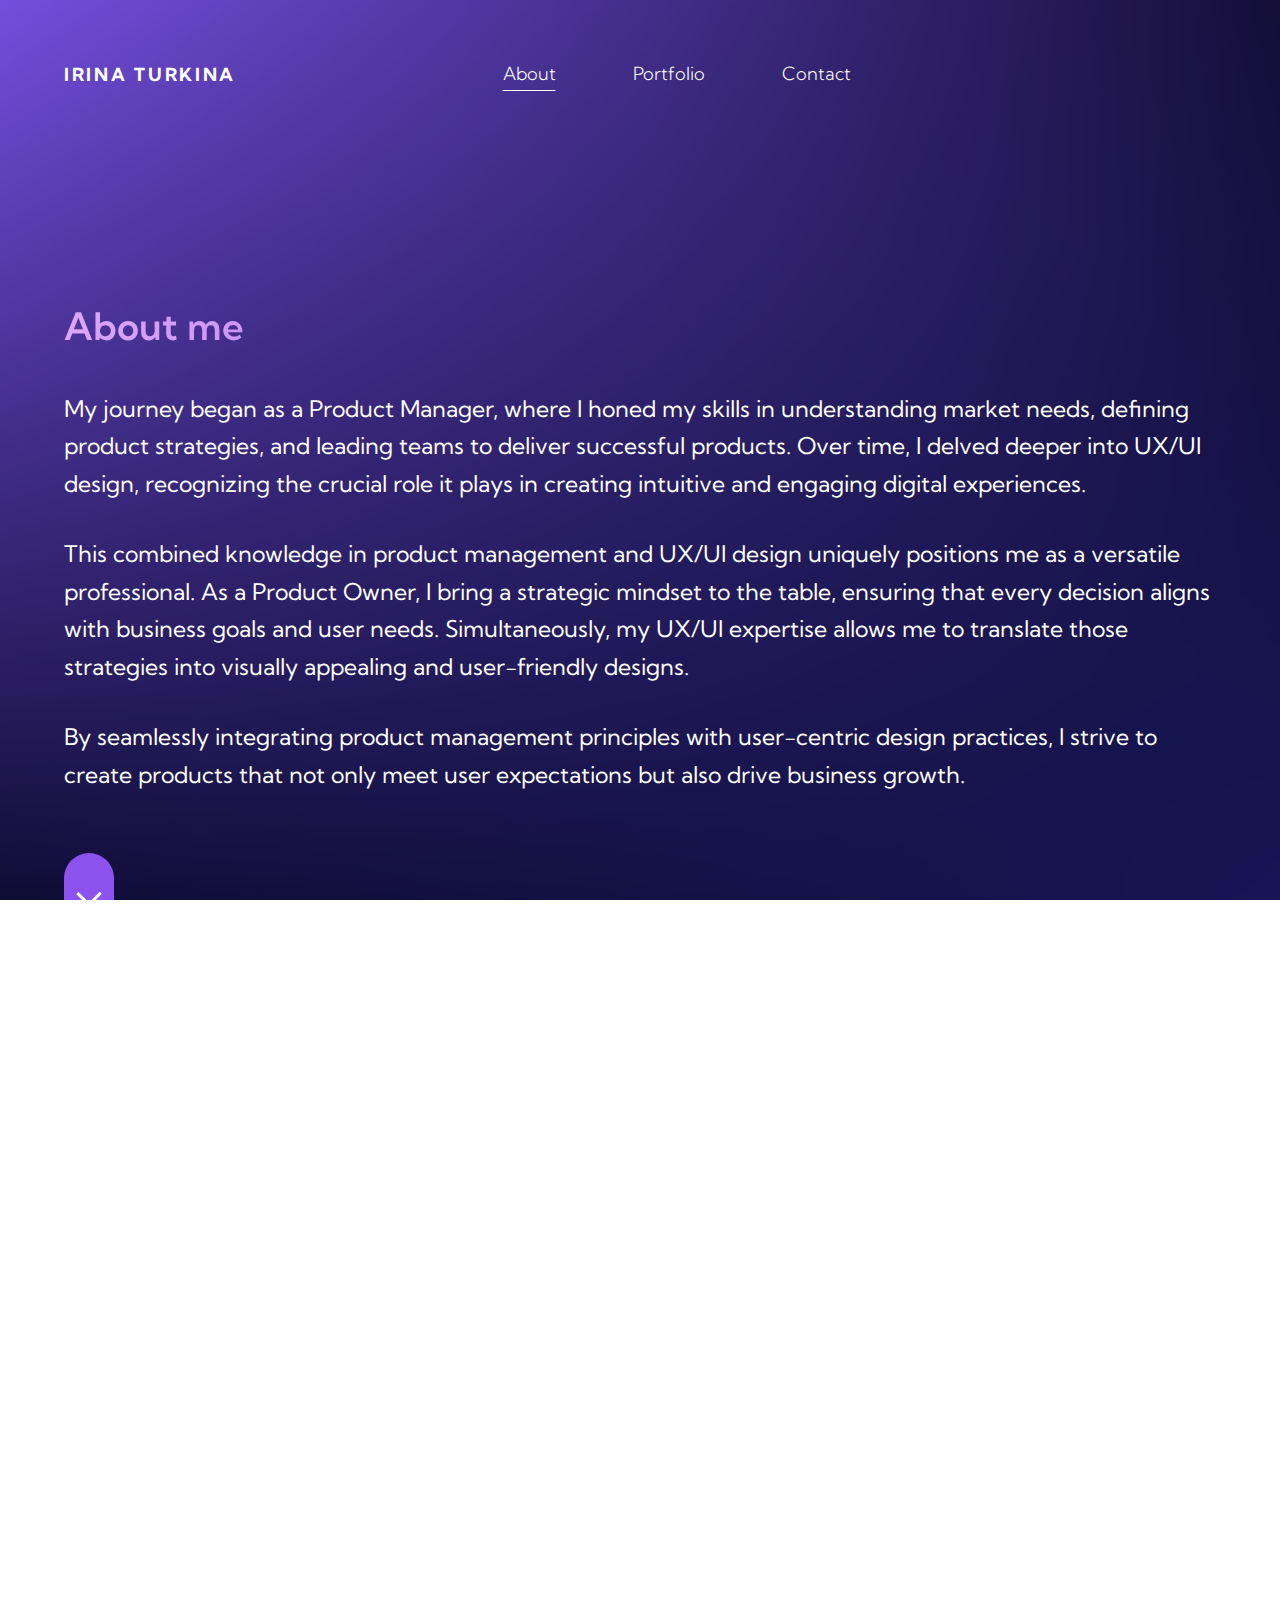
==== commit 94dd89a8: "success" ====
--- a/about.html
+++ b/about.html
@@ -28,6 +28,7 @@
                    
                   
                    <div class="menu_items">
+                        <a class="menu_item_name" href="index.html">IRINA TURKINA</a>
                        <a class="menu_item" href="#"><u>About</u></a>
                        <a class="menu_item" href="portfolio.html">Portfolio</a> 
                        <a class="menu_item" href="contact.html">Contact</a>
@@ -136,7 +137,10 @@
                     </div>
                 </div>
                 <div class="contact_info">Contact Information
-                    <div class="phone">+44 789 522 3031</div>
+                    <div class="tel">
+                        <a href="tel:+447895223031" class="phone">+44 789 522 3031</a>
+                    </div>
+                    
                     <a href="mailto:irina@spectrumwise.tech&cc=e.turkina2010@yandex.ru" class="email">irina@spectrumwise.tech</a>
                 </div>
                 </div>
@@ -156,5 +160,6 @@
           });
         });
     </script>
+    <script src="style_menu.js"></script>
 </body>
 </html>--- a/style/main.css
+++ b/style/main.css
@@ -68,7 +68,7 @@
 }
 
 .upper_block_success{
-    height: 150px;
+    height: 16vh;
 }
 .menu {
     max-width: 1770px;
@@ -76,17 +76,25 @@
     width: 100%;
 }
 
-.name {
+.name, .menu_item_name{ 
     font-family: "Kumbh Sans", sans-serif;
     font-size: 18px;
     font-weight: 700;
     line-height: 22.32px;
     letter-spacing: 0.15em;
+    
+    color: rgba(255, 255, 255, 1);
+    
+    
+}
+.name{
     text-align: left;
-    color: rgba(255, 255, 255, 1);
-    
-    
-}
+}
+.menu_item_name{
+    color: rgba(78, 27, 209, 1);
+        margin-top: 30px;
+        margin-bottom: 30px;
+ }
 .menu_item {
     font-family: "Kumbh Sans", sans-serif;
     font-size: 18px;
@@ -148,6 +156,7 @@
 .first_block_portfolio {
     margin: 0 auto;
     max-width: 1080px;
+    width: 100%;
 }
 .main_header, 
 .main_header_about,
@@ -371,13 +380,14 @@
 }
 .portfolio_header{
     max-width: 587px;
+    width: 100%;
 }
 .featured_projects_img{
    max-width: 700px;
    width: 100%;
    height: 100%;
    order: 2;
-   margin: auto;
+   margin: auto 0;
    
 }
 .featured_projects_img1_bakery,
@@ -390,6 +400,8 @@
     max-width: 672px;
     height: 100%;
     width: 100%;
+    order: 2;
+    margin: auto 0;
 }
 
 
@@ -435,15 +447,18 @@
 }
 .project_text_bakery{
     max-width: 808px;
+    width: 100%;
 }
 .project_text_bakery_left{
     max-width: 688px;
+    width: 100%;
 }
 
 .central_block_bakery_text{
     max-width: 1064px;
     margin: 39px auto 0 auto;
     text-align: center;
+    width: 100%;
 }
 
 .featured_projects_info,
@@ -464,6 +479,7 @@
 .featured_projects_info_bakery{
     margin: 100px auto 50px auto;
     max-width: 1612px;
+    width: 100%;
 }
 .featured_projects_info_bakery:first-child{
     margin-top: 150px;
@@ -561,7 +577,7 @@
 }
 .button_left_right{
     max-width: 1148px;
-    width: 100%;
+    width: 51%;
     margin-top: 60px;
     margin-left: auto;
     margin-right: auto;
@@ -677,7 +693,7 @@
     -moz-background-size: cover;
     -o-background-size: cover;
     width: 100%;
-    height: 318px;
+    height: 35vh;
   
 }
 .footer_block {
@@ -749,11 +765,21 @@
     line-height: 22.32px;
     letter-spacing: 0.15em;
     text-align: left;
+    
+    color:rgba(255, 255, 255, 1) ;
+
+}
+.email{
     margin-top: 27px;
     margin-bottom: 20px;
-    color:rgba(255, 255, 255, 1) ;
-
-}
+}
+.phone{
+    
+        pointer-events: none;
+        cursor: default;
+    
+}
+
 .email:hover{
     font-weight: 400;
    
@@ -839,12 +865,24 @@
     margin-top: 150px;
     display: flex;
     justify-content: space-between;
+    flex-wrap: wrap;
+}
+.pic_items a img {
+    width: 100%;
+    display: block;
+
+    margin: auto 0;
 }
 
 .pic_items a img:hover{
     transform: scale(0.99);
  
    
+}
+.pic_items a{
+    margin: 17px;
+    width: 30%;
+    
 }
 .central_block_bakery{
     margin-top: 132px;
@@ -875,7 +913,10 @@
 
 
 .bakery_projects_text1 {
-    margin: auto 0 
+    margin: auto 0;
+    order: 2;
+    max-width: 747px;
+    width: 100%;
 }
 .featured_projects_info_bakery:last-child {
     margin-bottom: 11px;
@@ -884,11 +925,16 @@
 
 
 .contact_form_img{
-   max-width: 800px;
-    height: 100%;
+   max-width: 688px;
     width: 100%;
     margin: 45px auto;
     display: block;
+}
+.form_img_block{
+    max-width: 800px;
+    width: 100%;
+    display: block;
+    margin:0 auto;
 }
 .contacts_block {
     display: flex;
@@ -905,14 +951,19 @@
 
 }
 form {
-    margin: 0px auto 0 auto;
+    margin: 0px auto 150px auto;
+    max-width: 536px;
+    width: 100%;
 }
 .contacts {
     max-width: 1600px;
     margin: 0 auto;
+    width: 100%;
+    min-height: 883px;
+    height: 100%;
 }
 .putInfo_for_contacts{
-    width: 536px;
+    width: 100%;
     height: 55px;
     border-radius: 30px;
     border: 2px solid rgba(60, 60, 190, 1);
@@ -930,7 +981,7 @@
     border: 2px solid rgba(206, 127, 249, 1)
 }
 .text_field{
-    width: 536px;
+    width:100%;
     height: 250px;
     border-radius: 30px;
     border: 2px solid rgba(60, 60, 190, 1);
@@ -965,7 +1016,7 @@
     text-align: left;
     color: rgba(255, 255, 255, 1);
     padding: 15px 50px;
-    margin: 59px auto 150px auto;
+    margin: 59px auto 0 auto;
     text-align: center;
     display: block;
 
@@ -980,7 +1031,7 @@
     margin-right: 48px;
 }
 .success{
-    height: 50vh;
+   height: 49vh;
     text-align: center;
     vertical-align: middle;
     display: flex;
@@ -988,6 +1039,10 @@
     
     
 
+}
+.success_text{
+    width: 95%;
+    margin: auto;
 }
 .success div{
     margin: auto 0;
@@ -1157,6 +1212,20 @@
    
     
  }
+ .email_in_header{
+    color: rgba(206, 127, 249, 1);
+ }
+ .tel {
+    margin-top: 20px;
+    margin-bottom: 18px;
+    
+ }
+ .container_success{
+    min-height: 100vh;
+ }
+   
+
+
  @media screen and (min-width: 801px) and (max-width:2560px){
      .nav_shadow {
     display: none;
@@ -1176,6 +1245,9 @@
     justify-content: space-around;
     background: none;
  }
+ .menu_item_name{
+    display: none;
+ }
  }
 
 @media (max-width:1900px){
@@ -1186,14 +1258,22 @@
     .footer_block,
     .logo,
     .first_block_about,
-    .up_button_about_container  {
+    .up_button_about_container,
+    .first_block_portfolio  {
         width: 90%;
     }
     .button_left_right{
-       width: 51%;  
+       width: 48%;  
     }
     .slider_info{
         width: 60%;
+    }
+  
+        .contacts{
+        width: 90%;
+    }
+    .form_img_block {
+        width: 47%;
     }
        
     
@@ -1203,7 +1283,8 @@
 @media(max-width:1800px){
     .main_header, 
     .main_header_about, 
-    .main_header_portfolio{
+    .main_header_portfolio,
+    .success div h1{
         font-size: 46px;
     }
     .main_text, 
@@ -1212,14 +1293,17 @@
         font-size: 23px;
     }
    
-    .featured_projects_img{
+    .featured_projects_img,
+    .projects_img{
         width: 49%;
     }
+    
 }
 @media(max-width:1700px) {
     .main_header, 
     .main_header_about, 
-    .main_header_portfolio{
+    .main_header_portfolio,
+    .success div h1{
         font-size: 42px;
     }
     .main_text, 
@@ -1239,13 +1323,22 @@
         width: 60%;
     }
     .featured_projects_header, 
-    .portfolio_header{
+    .portfolio_header,
+    .project_header_bakery, 
+    .project_header_bakery_central,
+    .contact_header{
             font-size: 38px;
     }
-    .featured_projects_text1 {
+    .featured_projects_text1,
+    .bakery_projects_text1
+     {
         margin: auto 60px auto 0;
         width: 42%;
     }
+    .featured_projects_text2{
+        width: 50%;
+
+    }
     
     .project_text{
         width: 90%;
@@ -1256,23 +1349,16 @@
 }
 @media(max-width:1650px){
     .button_left_right {
-        width: 52%;
-    }
-}
-@media(max-width:1600px){
-    .button_left_right{
-        width: 54%;  
-     }
-}
-@media(max-width:1550px){
-    .button_left_right {
-        width: 56%;
-    }
-}
+        width: 48%;
+    }
+}
+
+
 @media(max-width:1500px){
     .main_header, 
     .main_header_about, 
-    .main_header_portfolio {
+    .main_header_portfolio,
+    .success div h1 {
         font-size: 38px;
     }
     .main_text {
@@ -1315,27 +1401,38 @@
     .site_map_header a:hover{
         font-size: 18px;
     }
-    .button_left_right {
-        width: 57%;
-    }
-   
-}
-@media(max-width:1450px){
-    .button_left_right {
-        width: 59%;
-    }
-}
-@media(max-width:1400px) {
-    .button_left_right {
-        width: 61%;
-    }
-    
-}
-@media(max-width:1350px){
-    .button_left_right {
-        width: 63%;
-    }
-}
+    .pic_items {
+        justify-content: center;
+        flex-wrap: wrap;
+    }
+    .pic_items a img {
+        margin-bottom: 40px;
+    }
+    .pic_items a{
+        display: flex;
+        justify-content: center;
+    }
+    .img_central_block{
+        flex-wrap: wrap;
+    }
+    .central_block_img{
+        width: 32%;
+    }
+    .featured_projects_text1, 
+    .bakery_projects_text1 {
+        margin: auto;
+        width: 42%;
+ 
+    }
+    form {
+        margin: 0px auto 0px auto
+    }
+    .form_img_block{
+       margin: auto;
+    }
+}
+
+
 @media(max-width:1300px){
     
     .main_text {
@@ -1350,7 +1447,10 @@
         height: 18px;
     }
     .featured_projects_header, 
-    .portfolio_header {
+    .portfolio_header,
+    .project_header_bakery, 
+    .project_header_bakery_central,
+    .contact_header {
         font-size: 37px;
     }
     .project_header {
@@ -1375,9 +1475,22 @@
         margin-top: 27px;
     }
     .button_left_right {
-        width: 65%;
-    }
-
+        width: 53%;
+    }
+    .contacts_block {
+        flex-direction: column;
+    }
+    form{
+        max-width: 800px;
+    }
+    .contacts_block{
+        margin-top: 50px;
+    }
+    .form_img_block {
+        width: 100%;
+    }
+  
+   
 }
 @media(max-width:1247px) {
     .project_text {
@@ -1386,19 +1499,12 @@
     .featured_projects_text1 {
         width: 48%;
     }
+    
+
 }
 @media(max-width:1200px){
-    .name{
-        font-size: 17px;
-    }
-    .menu_item {
-        font-size: 16px;
-    }
-    
-   
-   
-    
-   
+    
+    
     .down_button, 
     .down_button_about, 
     .up_button,
@@ -1409,19 +1515,25 @@
     .down_button::before, 
     .down_button_about::before,
     .up_button::before, 
-    .up_button_about::before, 
+    .up_button_about::before {
+        width: 17px;
+        height: 17px;
+        left: 15px;
+    }
     .up_button-contacts::before {
         width: 17px;
         height: 17px;
-        left: 15px;
+        left: 17px;
     }
     .down_button:hover::before {
         left: 13px;
     }
     .up_button:hover:before, 
-    .up_button_about:hover::before, 
+    .up_button_about:hover::before {
+        left: 13px;
+    }
     .up_button-contacts:hover::before {
-        left: 13px;
+        left: 15px;
     }
     .footer_name {
         font-size: 29px;
@@ -1434,7 +1546,12 @@
     .phone, .email {
         font-size: 16px;
     }
-   
+    .pic_items {
+         margin: 150px auto 0 auto;
+    }
+    .pic_items a{
+        width:40%;
+    }
     
 }
 @media(max-width:1150px) {
@@ -1447,7 +1564,8 @@
     
 }
 @media(max-width:1100px){
-    .main_header {
+    .main_header
+    {
         margin-top: 160px;
     }
  
@@ -1485,7 +1603,21 @@
     .linkedin img {
         width: 17%;
     }
+    .button_left_right {
+        width: 62%;
+        margin-top: 27px;
+    }
+    .prev, .next {
+        width: 47px;
+        height: 85px;
+    }
+    .next::before,
+    .prev::before {
+        
+        width: 17px;
+        height: 17px;
  }
+}
  @media(max-width:1000px){
     .down_button_block{
         display: none;
@@ -1493,7 +1625,9 @@
     .main_header_img_container {
         width: 65%;
     }
-    
+    .button_left_right {
+        width: 70%;
+    }
     .name {
         font-size: 16px;
         top: 44px;
@@ -1576,7 +1710,8 @@
     .down_button, 
     .down_button_about, 
     .up_button,
-    .up_button_about {
+    .up_button_about,
+    .up_button-contacts {
         height: 64px;
         width: 37px;
         
@@ -1600,10 +1735,6 @@
         margin-top: 80px;
     }
     
-    
-   
-   
-   
     .up_button::before, 
     .up_button_about::before, 
     .up_button-contacts::before {
@@ -1636,8 +1767,11 @@
     }
    
     .site_map_header a,
-    .phone, .email{
+    .phone{
         margin-top: 17px;
+    }
+    .email {
+        margin-top: 10px;
     }
     .footer_name{
         margin-top: -7px;
@@ -1656,6 +1790,15 @@
     footer{
         height: 240px;
     }
+    .footer_success{
+        height: 30vh;
+    }
+    .tel {
+        margin-top: 12px;
+        margin-bottom: 6px;
+    }
+    .success {
+        height: 54vh;
 }
 @media(max-width:900px){
    
@@ -1667,6 +1810,12 @@
             
      
      }
+     .phone{
+        pointer-events: auto;
+     cursor: pointer;
+     }
+     
+ 
      .main_header_img{
         display: none;
     }
@@ -1782,22 +1931,40 @@
     
     .main_header, 
     .main_header_about, 
-    .main_header_portfolio{
+    .main_header_portfolio,
+    .success div h1{
         line-height: 43px;
     }
     .featured_projects_header, 
-    .portfolio_header {
+    .portfolio_header,
+    .project_header_bakery, 
+    .project_header_bakery_central,
+    .contact_header {
         font-size: 34px;
     }
     .slider_info_txt li {
         line-height: 23px;
-    }
+        font-size: 17px;
+    }
+    
+    .featured_projects_info_bakery:first-child {
+        margin-top: 100px;
+    }
+    .bakery_projects_text1 {
+        margin: auto 0 auto 0;
+        width: 46%;
+    }
+    
     
 
 }
 @media(max-width:850px) {
     .main_text {
         max-width: 455px;
+    }
+    .tel {
+        margin-top: 9px;
+        margin-bottom: 4px;
     }
 }
 
@@ -1837,6 +2004,13 @@
         margin-top: 80px;
         
     }
+    .bakery_projects_text1 {
+     
+        order: 1;;
+    }
+    .central_block_bakery {
+        margin-top: 60px;
+    }
    
     .down_button_block{
         display: none;
@@ -1851,7 +2025,9 @@
     }
     .featured_projects_img,
     .featured_projects_text1,
-    .featured_projects_text2 {
+    .featured_projects_text2,
+    .projects_img,
+    .bakery_projects_text1 {
         width: 96%;
     }
     .featured_projects_text1 {
@@ -1885,9 +2061,94 @@
         margin-top: 18px;
         text-align: center;
     }
+    .slider_block {
+        flex-direction: column;
+    }
+    .slider_info{
+        order: 1;
+        margin: auto;
+    }
+    .button_left_right {
+        width: 23%;
+    }
+    .slider_info_header {
+        text-align: center;
+    }
+    .slider_info_txt li {
+        line-height: 27px;
+        font-size: 18px;
+    }
+    .button_left_right {
+        width: 39%;
+    }
+    .prev{
+        margin-left: 20%;
+    }
+    .first_block_about {
+        height: 887px;
+    }
+    .slider_info {
+        width: 70%;
+    }
+    .pic_items a {
+        width: 100%;
+    }
+    .upper_block_portfolio {
+        height: 462px;
+    }
+    .main_header_info_portfolio {
+        margin-bottom: 0px; 
+    }
+    .pic_items {
+        margin: 90px auto 0 auto;
+    }
+    .logo{
+        top: 32px;
+    }
+    .project_header_bakery,
+    .project_header_bakery_central{
+        text-align: center;
+    }
+    .projects_img{
+        margin-top: 30px;
+    }
+    .featured_projects_info_bakery:first-child {
+        margin-top: 60px;
+    }
+    .central_block_img {
+        margin: 24px 11px 0 11px;
+    }
+    .central_block_img {
+        width: 42%;
+    }
+    .img_central_block {
+        margin: 6px auto;
+    }
+    .upper_block_bakery {
+        height: 359px;
+    }
+    .featured_projects_info_bakery {
+        margin: 60px auto 50px auto;
+    
+    }
+    .contact_header {
+        margin-top: 70px;
+    }
+    .contacts_block {
+        margin-top: 28px;
+    }
+    .form_img_block {
+        width: 87%;
+    }
+       .success_back{
+        width: 168px;
+        margin-top: 40px;
+    }
+    
 }
 @media(max-width:769px){
-    .main_header {
+    .main_header,
+    .main_header_portfolio {
         margin-top: 134px;
     }
     .main_header_img_min {
@@ -1950,13 +2211,26 @@
     .main_header_img_min {
         width: 39%;
     }
-   
-    
-    
-   
-}
+    .success div h1 {
+       font-size: 33px;
+       font-weight: 400;
+        
+    }
+   
+    
+    
+   
+}
+@media(max-width:650px){
+    .first_block_about {
+        height: 950px;
+    }
+}
+
 @media(max-width:600px){
-    
+    .first_block_about {
+        height: 995px;
+    }
   
     .first_block {
         width: 84%;
@@ -2005,11 +2279,32 @@
     .main_header_img_min {
         width: 38%;
     }
+    .main_text_about{
+        font-size: 21px;
+    }
+    .slider_info {
+        width: 85%;
+    }
+    .button_left_right {
+        width: 50%;
+    }
+    .success div h1 {
+        font-size: 30px;
+        letter-spacing: 0;
+    }
 }
 @media(max-width:500px) {
-   
+    .prev {
+        margin-right: 68px;
+    }
+    .button_left_right {
+        width: 56%;
+    }
     .main_header_img_min {
         top: 218px;
+    }
+    .main_text_about {
+        font-size: 19px;
     }
     
     .main_header_img{
@@ -2024,7 +2319,10 @@
         font-size: 14px;
     }
     
-    .up_button {
+    .up_button,
+    .up_button-contacts,
+    .up_button_about
+     {
         margin-right: 0px;
       }
       .main_text {
@@ -2033,18 +2331,41 @@
     .main_header_buttons {
         margin-top: 50px;
     }
+    .slider_info_txt li{
+        letter-spacing: 0.07rem;
+    }
+    .success div h1 {
+        font-size: 26px;
+    }
+    
+}
+@media(max-width:450px){
+    .first_block_about {
+        height: 1030px;
+    }
+    .slider_info {
+        width: 90%;
+    }
+    .button_left_right {
+        width: 60%;
+    }
+
 }
 @media(max-width:440px){
     .main_header {
         font-size: 35px;
     }
+    .first_block_about {
+        height: 829px;
+    }
+
     .main_text, 
     .main_text_about, 
     .main_text_portfolio {
         font-size: 18px;
         line-height: 27px;
         margin-top: 29px;
-        text-align: justify;
+        
     }
     .main_header_img_min {
         width: 50%;
@@ -2056,19 +2377,29 @@
         top: 204px;
     }
     .featured_projects_header, 
-    .portfolio_header {
+    .portfolio_header,
+    .project_header_bakery, 
+    .project_header_bakery_central {
         font-size: 32px;
     }
     .project_header {
         font-size: 25px;
     }
-}
+    .prev {
+        margin-left: 16%;
+    }
+
+}
+
 @media(max-width:400px){
-    
-   
-   
-    
-    
+    .first_block_about {
+        height: 875px;
+    }   
+    .success_back {
+        font-size: 17px;
+        margin-top: 16px;
+    }
+   
    
     
     .up_button,
@@ -2098,6 +2429,19 @@
     .logo {
         margin-left: 28px;
     }
+    .slider_info_txt li {
+        line-height: 15px;
+    }
+    .slider_info_header{
+        margin-bottom: 13px;
+        
+    }
+    .button_left_right{
+        margin-top: 0;
+    }
+    .featured_projects_header {
+        margin: 50px auto 25px auto;
+    }
  
 
 }
@@ -2106,11 +2450,32 @@
         top: 267px;
     }
     .featured_projects_header, 
-    .portfolio_header {
+    .portfolio_header,
+    .contact_header {
         font-size: 29px;
     }
     .project_header {
         font-size: 24px;
+    }
+    .first_block_about {
+        height: 912px;
+    }
+    .slider_info {
+        width: 94%;
+    }
+    .slider_info_txt li {
+        letter-spacing: 0.06rem;
+        font-size: 17px;
+    }
+    .slider_info_header {
+        font-size: 24px;
+    }
+    .prev {
+        margin-left: 14%;
+    }
+    .prev, .next {
+        width: 45px;
+        height: 80px;
     }
 }
 @media(max-width:350px){
@@ -2126,7 +2491,8 @@
     .get_in_touch_button {
         width: 153px;
     }
-    .featured_projects_header, .portfolio_header {
+    .featured_projects_header, .portfolio_header,
+    .project_header_bakery, .project_header_bakery_central {
         font-size: 28px;
     }
     .project_header {
@@ -2139,4 +2505,17 @@
     .find_out_button {
         margin-top: 16px;
     }
+    .first_block_about {
+        height: 932px;
+    }
+    .slider_info_txt li{
+       font-size: 16px; 
+       letter-spacing: 0.04rem;
+    }
+    .prev {
+        margin-left: 14%;
+    }
+        
+    
+
 }